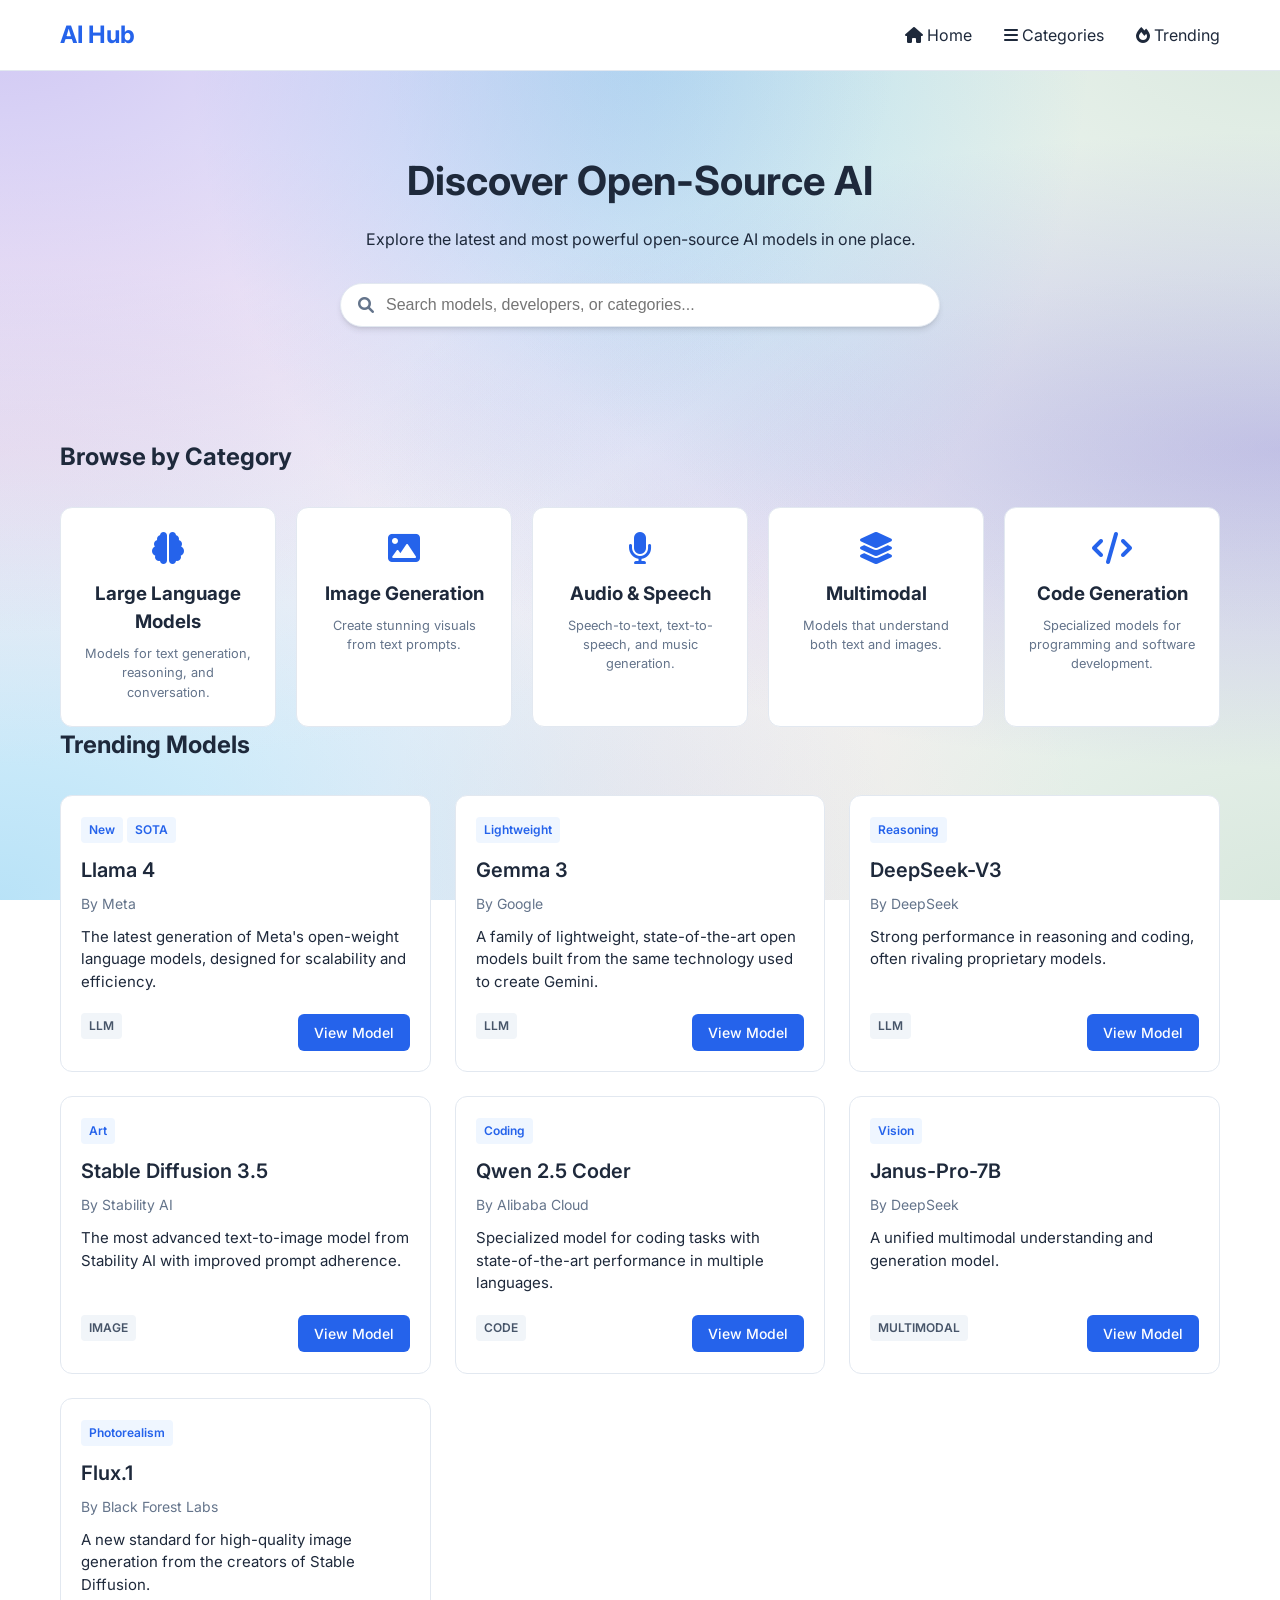
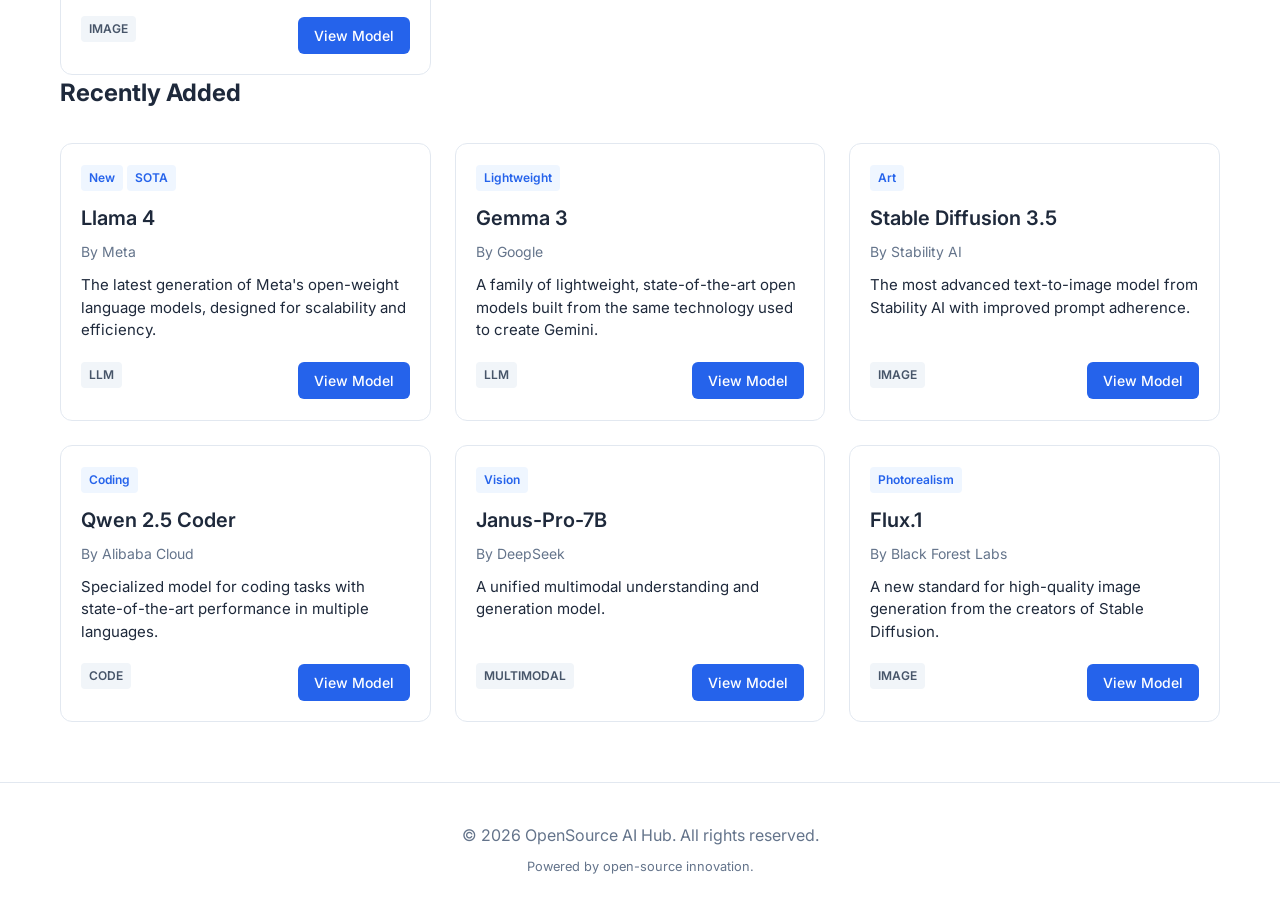
==== index.html @ ebdfd1be "updated website with back button and icon in navbar" ====
<!DOCTYPE html>
<html lang="en">

<head>
    <meta charset="UTF-8">
    <meta name="viewport" content="width=device-width, initial-scale=1.0">
    <title>OpenSource AI Hub - Discover the Best AI Models</title>
    <link rel="stylesheet" href="assets/css/style.css">
    <link rel="stylesheet" href="https://cdnjs.cloudflare.com/ajax/libs/font-awesome/6.0.0/css/all.min.css">
    <link href="https://fonts.googleapis.com/css2?family=Inter:wght@400;500;600;700&display=swap" rel="stylesheet">
</head>

<body>
    <header>
        <div class="container">
            <nav>
                <a href="index.html" class="logo">AI Hub</a>
                <div class="nav-links">
                    <a href="index.html"><i class="fa-solid fa-house"></i> Home</a>
                    <a href="#category-section"><i class="fa-solid fa-bars"></i> Categories</a>
                    <a href="#trending-section"><i class="fa-solid fa-fire"></i> Trending</a>
                </div>
            </nav>
        </div>
    </header>

    <main>
        <section class="hero">
            <div class="container">
                <h1>Discover Open-Source AI</h1>
                <p>Explore the latest and most powerful open-source AI models in one place.</p>
                <div class="search-container">
                    <i class="fas fa-search"></i>
                    <input type="text" id="model-search" placeholder="Search models, developers, or categories...">
                </div>
            </div>
        </section>

        <section id="category-section" class="container">
            <div class="section-header">
                <h2>Browse by Category</h2>
            </div>
            <div id="category-grid" class="category-grid">
                <!-- Categories will be injected here -->
            </div>
        </section>

        <section id="trending-section" class="container">
            <div class="section-header">
                <h2>Trending Models</h2>
            </div>
            <div id="trending-grid" class="model-grid">
                <!-- Trending models will be injected here -->
            </div>
        </section>

        <section id="recent-section" class="container">
            <div class="section-header">
                <h2>Recently Added</h2>
            </div>
            <div id="recent-grid" class="model-grid">
                <!-- Recent models will be injected here -->
            </div>
        </section>
    </main>

    <footer>
        <div class="container">
            <p>&copy; 2026 OpenSource AI Hub. All rights reserved.</p>
            <p style="margin-top: 10px; font-size: 0.8rem;">Powered by open-source innovation.</p>
        </div>
    </footer>

    <script src="assets/js/models_data.js"></script>
    <script src="assets/js/main.js"></script>
</body>

</html>
---- assets/css/style.css ----
:root {
    --primary-color: #2563eb;
    --secondary-color: #64748b;
    --bg-color: #ffffff;
    --mesh-color-1: rgba(79, 184, 236, 0.4); /* light blue */
    --mesh-color-2: rgba(134, 113, 225, 0.4); /* light purple */
    --mesh-color-3: rgba(129, 179, 146, 0.3); /* light green */
    --mesh-color-4: rgba(254, 215, 226, 0.4); /* light pink */
    --card-bg: #ffffff;
    --text-main: #1e293b;
    --text-muted: #64748b;
    --border-color: #e2e8f0;
    --shadow: 0 4px 6px -1px rgb(0 0 0 / 0.1), 0 2px 4px -2px rgb(0 0 0 / 0.1);
    --font-sans: 'Inter', system-ui, -apple-system, sans-serif;
}

* {
    margin: 0;
    padding: 0;
    box-sizing: border-box;
}

/* ── Page Transition ─────────────────────────────────── */
@keyframes pageEnter {
    from {
        opacity: 0;
        transform: translateY(18px);
    }
    to {
        opacity: 1;
        transform: translateY(0);
    }
}

@keyframes pageExit {
    from {
        opacity: 1;
        transform: translateY(0);
    }
    to {
        opacity: 0;
        transform: translateY(-14px);
    }
}

body {
    animation: pageEnter 0.38s cubic-bezier(0.22, 1, 0.36, 1) both;
}

body.page-exit {
    animation: pageExit 0.22s ease-in forwards;
    pointer-events: none;
}

body {
    font-family: var(--font-sans);
    background-color: var(--bg-color);
    background-image: 
        radial-gradient(at 0% 0%, var(--mesh-color-2) 0, transparent 50%), 
        radial-gradient(at 50% 0%, var(--mesh-color-1) 0, transparent 50%), 
        radial-gradient(at 100% 0%, var(--mesh-color-3) 0, transparent 50%), 
        radial-gradient(at 0% 50%, var(--mesh-color-4) 0, transparent 50%), 
        radial-gradient(at 100% 50%, var(--mesh-color-2) 0, transparent 50%), 
        radial-gradient(at 0% 100%, var(--mesh-color-1) 0, transparent 50%), 
        radial-gradient(at 50% 100%, var(--mesh-color-4) 0, transparent 50%), 
        radial-gradient(at 100% 100%, var(--mesh-color-3) 0, transparent 50%);
    background-attachment: fixed;
    color: var(--text-main);
    line-height: 1.5;
    min-height: 100vh;
}

a {
    text-decoration: none;
    color: inherit;
}

.container {
    max-width: 1200px;
    margin: 0 auto;
    padding: 0 20px;
}

/* Navbar */
header {
    background: var(--card-bg);
    border-bottom: 1px solid var(--border-color);
    position: sticky;
    top: 0;
    z-index: 100;
}

nav {
    display: flex;
    justify-content: space-between;
    align-items: center;
    height: 70px;
}

.logo {
    font-size: 1.5rem;
    font-weight: 700;
    color: var(--primary-color);
}

.nav-links {
    display: flex;
    gap: 2rem;
}

.nav-links a:hover {
    color: var(--primary-color);
}

/* Hero & Search */
.hero {
    padding: 80px 0;
    text-align: center;
    background: transparent;
}

.hero h1 {
    font-size: 2.5rem;
    margin-bottom: 1rem;
}

.search-container {
    max-width: 600px;
    margin: 2rem auto;
    position: relative;
}

.search-container input {
    width: 100%;
    padding: 12px 20px;
    padding-left: 45px;
    border: 1px solid var(--border-color);
    border-radius: 50px;
    font-size: 1rem;
    box-shadow: var(--shadow);
    outline: none;
}

.search-container i {
    position: absolute;
    left: 18px;
    top: 50%;
    transform: translateY(-50%);
    color: var(--text-muted);
}

/* Sections */
section {
    padding: 40px 0;
}

.section-header {
    display: flex;
    justify-content: space-between;
    align-items: center;
    margin-bottom: 2rem;
}

.section-header h2 {
    font-size: 1.5rem;
}

/* Categories */
.category-grid {
    display: grid;
    grid-template-columns: repeat(auto-fill, minmax(200px, 1fr));
    gap: 20px;
}

.category-card {
    background: var(--card-bg);
    padding: 24px;
    border-radius: 12px;
    text-align: center;
    border: 1px solid var(--border-color);
    transition: transform 0.3s cubic-bezier(0.22, 1, 0.36, 1),
                box-shadow 0.3s ease,
                border-color 0.3s ease;
}

.category-card:hover {
    transform: translateY(-7px) scale(1.02);
    box-shadow: 0 12px 28px -6px rgb(37 99 235 / 0.18);
    border-color: var(--primary-color);
}

.category-card i {
    font-size: 2rem;
    color: var(--primary-color);
    margin-bottom: 1rem;
}

/* Model Cards */
.model-grid {
    display: grid;
    grid-template-columns: repeat(auto-fill, minmax(300px, 1fr));
    gap: 24px;
}

.model-card {
    background: var(--card-bg);
    border: 1px solid var(--border-color);
    border-radius: 12px;
    padding: 20px;
    display: flex;
    flex-direction: column;
    transition: box-shadow 0.3s ease,
                transform 0.3s cubic-bezier(0.22, 1, 0.36, 1),
                border-color 0.3s ease;
}

.model-card:hover {
    box-shadow: 0 10px 24px -4px rgb(0 0 0 / 0.12);
    transform: translateY(-4px);
    border-color: var(--primary-color);
}

.model-badge {
    display: inline-block;
    padding: 4px 8px;
    background: #eff6ff;
    color: var(--primary-color);
    border-radius: 4px;
    font-size: 0.75rem;
    font-weight: 600;
    margin-bottom: 12px;
}

.model-title {
    font-size: 1.25rem;
    font-weight: 600;
    margin-bottom: 8px;
}

.model-dev {
    color: var(--text-muted);
    font-size: 0.875rem;
    margin-bottom: 12px;
}

.model-desc {
    color: var(--text-main);
    font-size: 0.9375rem;
    margin-bottom: 20px;
    flex-grow: 1;
}

.model-footer {
    display: flex;
    justify-content: space-between;
    align-items: center;
}

.btn-view {
    padding: 8px 16px;
    background: var(--primary-color);
    color: white;
    border-radius: 6px;
    font-size: 0.875rem;
    font-weight: 500;
    transition: background 0.2s ease, transform 0.2s ease, box-shadow 0.2s ease;
    display: inline-block;
}

.btn-view:hover {
    background: #1d4ed8;
    transform: translateY(-1px);
    box-shadow: 0 4px 12px rgb(37 99 235 / 0.35);
}

/* Footer */
footer {
    background: var(--card-bg);
    border-top: 1px solid var(--border-color);
    padding: 40px 0;
    margin-top: 60px;
    text-align: center;
    color: var(--text-muted);
}

/* Responsive */
@media (max-width: 768px) {
    .nav-links {
        display: none;
    }
    .hero h1 {
        font-size: 2rem;
    }
}
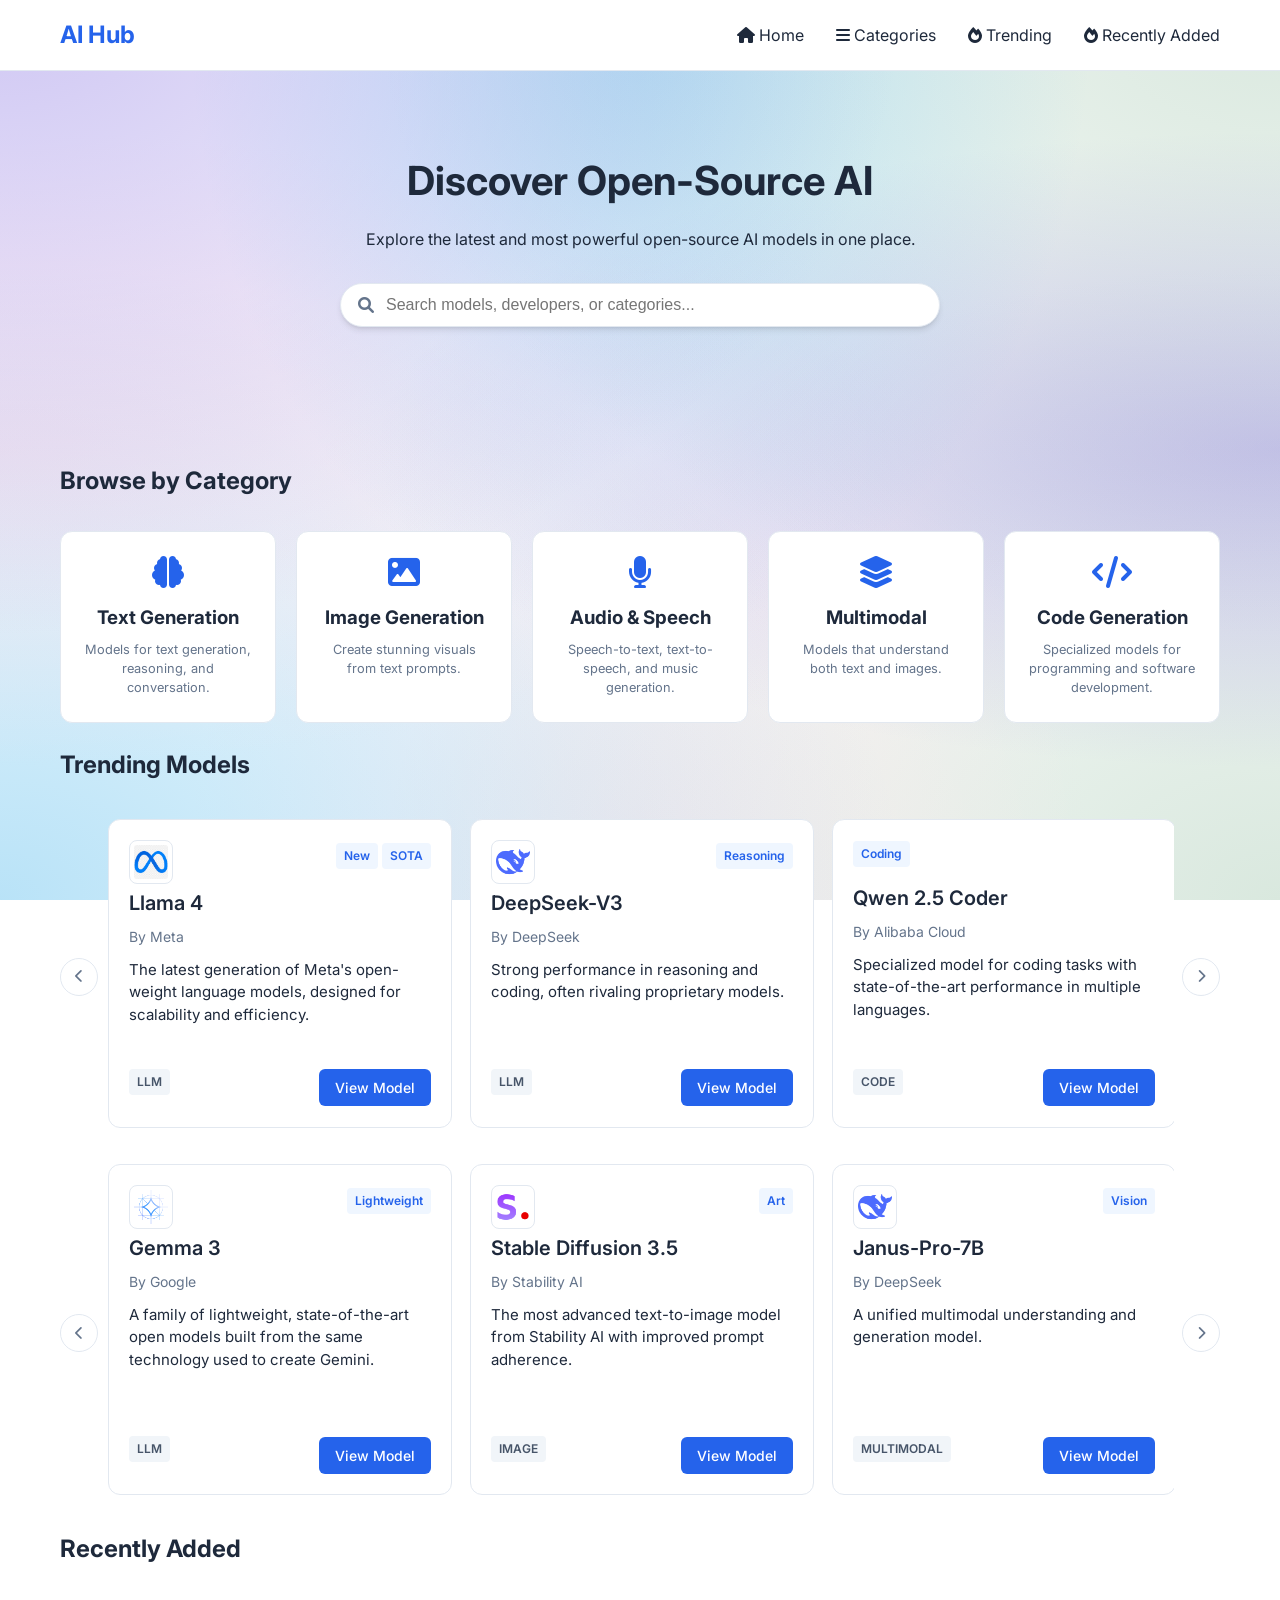
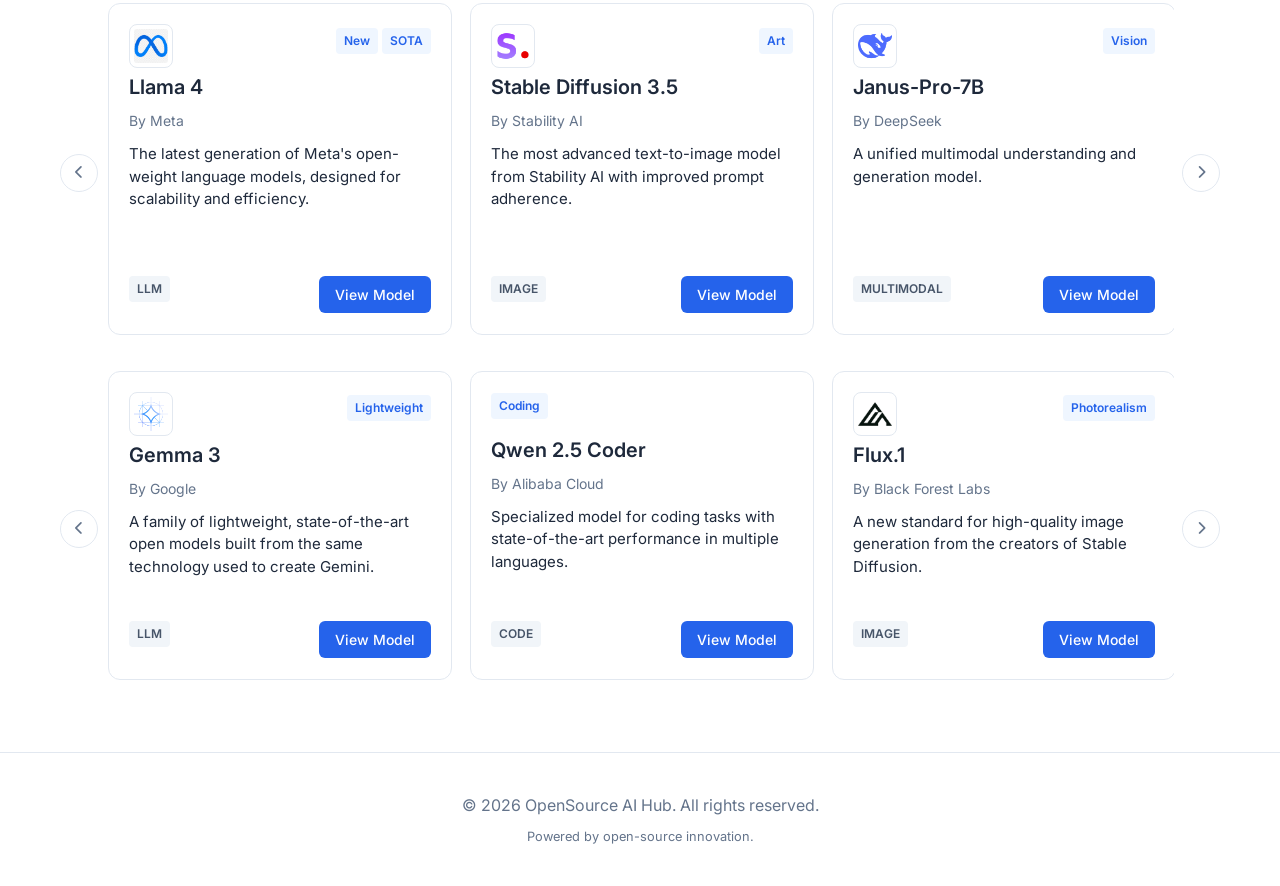
==== commit 562383ac: "update UI and added logos" ====
--- a/index.html
+++ b/index.html
@@ -16,16 +16,17 @@
             <nav>
                 <a href="index.html" class="logo">AI Hub</a>
                 <div class="nav-links">
-                    <a href="index.html"><i class="fa-solid fa-house"></i> Home</a>
+                    <a href="#hero-section"><i class="fa-solid fa-house"></i> Home</a>
                     <a href="#category-section"><i class="fa-solid fa-bars"></i> Categories</a>
                     <a href="#trending-section"><i class="fa-solid fa-fire"></i> Trending</a>
+                    <a href="#recently-added-section"><i class="fa-solid fa-fire"></i> Recently Added</a>
                 </div>
             </nav>
         </div>
     </header>
 
     <main>
-        <section class="hero">
+        <section id="hero-section" class="hero">
             <div class="container">
                 <h1>Discover Open-Source AI</h1>
                 <p>Explore the latest and most powerful open-source AI models in one place.</p>
@@ -35,6 +36,7 @@
                 </div>
             </div>
         </section>
+        <br>
 
         <section id="category-section" class="container">
             <div class="section-header">
@@ -44,22 +46,66 @@
                 <!-- Categories will be injected here -->
             </div>
         </section>
+        <br>
 
         <section id="trending-section" class="container">
             <div class="section-header">
                 <h2>Trending Models</h2>
             </div>
-            <div id="trending-grid" class="model-grid">
-                <!-- Trending models will be injected here -->
+            <!-- Row 1 -->
+            <div class="carousel-row">
+                <button class="carousel-arrow carousel-arrow--left" data-target="trending-row-1" aria-label="Scroll left">
+                    <i class="fa-solid fa-chevron-left"></i>
+                </button>
+                <div class="scroll-wrapper" id="trending-row-1">
+                    <div class="model-row" id="trending-grid-1"></div>
+                </div>
+                <button class="carousel-arrow carousel-arrow--right" data-target="trending-row-1" aria-label="Scroll right">
+                    <i class="fa-solid fa-chevron-right"></i>
+                </button>
+            </div>
+            <!-- Row 2 -->
+            <div class="carousel-row" style="margin-top: 20px;">
+                <button class="carousel-arrow carousel-arrow--left" data-target="trending-row-2" aria-label="Scroll left">
+                    <i class="fa-solid fa-chevron-left"></i>
+                </button>
+                <div class="scroll-wrapper" id="trending-row-2">
+                    <div class="model-row" id="trending-grid-2"></div>
+                </div>
+                <button class="carousel-arrow carousel-arrow--right" data-target="trending-row-2" aria-label="Scroll right">
+                    <i class="fa-solid fa-chevron-right"></i>
+                </button>
             </div>
         </section>
+        <br>
 
-        <section id="recent-section" class="container">
+        <section id="recently-added-section" class="container">
             <div class="section-header">
                 <h2>Recently Added</h2>
             </div>
-            <div id="recent-grid" class="model-grid">
-                <!-- Recent models will be injected here -->
+            <!-- Row 1 -->
+            <div class="carousel-row">
+                <button class="carousel-arrow carousel-arrow--left" data-target="recent-row-1" aria-label="Scroll left">
+                    <i class="fa-solid fa-chevron-left"></i>
+                </button>
+                <div class="scroll-wrapper" id="recent-row-1">
+                    <div class="model-row" id="recent-grid-1"></div>
+                </div>
+                <button class="carousel-arrow carousel-arrow--right" data-target="recent-row-1" aria-label="Scroll right">
+                    <i class="fa-solid fa-chevron-right"></i>
+                </button>
+            </div>
+            <!-- Row 2 -->
+            <div class="carousel-row" style="margin-top: 20px;">
+                <button class="carousel-arrow carousel-arrow--left" data-target="recent-row-2" aria-label="Scroll left">
+                    <i class="fa-solid fa-chevron-left"></i>
+                </button>
+                <div class="scroll-wrapper" id="recent-row-2">
+                    <div class="model-row" id="recent-grid-2"></div>
+                </div>
+                <button class="carousel-arrow carousel-arrow--right" data-target="recent-row-2" aria-label="Scroll right">
+                    <i class="fa-solid fa-chevron-right"></i>
+                </button>
             </div>
         </section>
     </main>
--- a/assets/css/style.css
+++ b/assets/css/style.css
@@ -2,10 +2,14 @@
     --primary-color: #2563eb;
     --secondary-color: #64748b;
     --bg-color: #ffffff;
-    --mesh-color-1: rgba(79, 184, 236, 0.4); /* light blue */
-    --mesh-color-2: rgba(134, 113, 225, 0.4); /* light purple */
-    --mesh-color-3: rgba(129, 179, 146, 0.3); /* light green */
-    --mesh-color-4: rgba(254, 215, 226, 0.4); /* light pink */
+    --mesh-color-1: rgba(79, 184, 236, 0.4);
+    /* light blue */
+    --mesh-color-2: rgba(134, 113, 225, 0.4);
+    /* light purple */
+    --mesh-color-3: rgba(129, 179, 146, 0.3);
+    /* light green */
+    --mesh-color-4: rgba(254, 215, 226, 0.4);
+    /* light pink */
     --card-bg: #ffffff;
     --text-main: #1e293b;
     --text-muted: #64748b;
@@ -20,12 +24,17 @@
     box-sizing: border-box;
 }
 
+html {
+    scroll-behavior: smooth;
+}
+
 /* ── Page Transition ─────────────────────────────────── */
 @keyframes pageEnter {
     from {
         opacity: 0;
         transform: translateY(18px);
     }
+
     to {
         opacity: 1;
         transform: translateY(0);
@@ -37,6 +46,7 @@
         opacity: 1;
         transform: translateY(0);
     }
+
     to {
         opacity: 0;
         transform: translateY(-14px);
@@ -55,14 +65,14 @@
 body {
     font-family: var(--font-sans);
     background-color: var(--bg-color);
-    background-image: 
-        radial-gradient(at 0% 0%, var(--mesh-color-2) 0, transparent 50%), 
-        radial-gradient(at 50% 0%, var(--mesh-color-1) 0, transparent 50%), 
-        radial-gradient(at 100% 0%, var(--mesh-color-3) 0, transparent 50%), 
-        radial-gradient(at 0% 50%, var(--mesh-color-4) 0, transparent 50%), 
-        radial-gradient(at 100% 50%, var(--mesh-color-2) 0, transparent 50%), 
-        radial-gradient(at 0% 100%, var(--mesh-color-1) 0, transparent 50%), 
-        radial-gradient(at 50% 100%, var(--mesh-color-4) 0, transparent 50%), 
+    background-image:
+        radial-gradient(at 0% 0%, var(--mesh-color-2) 0, transparent 50%),
+        radial-gradient(at 50% 0%, var(--mesh-color-1) 0, transparent 50%),
+        radial-gradient(at 100% 0%, var(--mesh-color-3) 0, transparent 50%),
+        radial-gradient(at 0% 50%, var(--mesh-color-4) 0, transparent 50%),
+        radial-gradient(at 100% 50%, var(--mesh-color-2) 0, transparent 50%),
+        radial-gradient(at 0% 100%, var(--mesh-color-1) 0, transparent 50%),
+        radial-gradient(at 50% 100%, var(--mesh-color-4) 0, transparent 50%),
         radial-gradient(at 100% 100%, var(--mesh-color-3) 0, transparent 50%);
     background-attachment: fixed;
     color: var(--text-main);
@@ -88,6 +98,7 @@
     position: sticky;
     top: 0;
     z-index: 100;
+
 }
 
 nav {
@@ -152,6 +163,7 @@
 /* Sections */
 section {
     padding: 40px 0;
+    scroll-margin-top: 86px; /* sticky header (70px) + breathing room (16px) */
 }
 
 .section-header {
@@ -179,8 +191,8 @@
     text-align: center;
     border: 1px solid var(--border-color);
     transition: transform 0.3s cubic-bezier(0.22, 1, 0.36, 1),
-                box-shadow 0.3s ease,
-                border-color 0.3s ease;
+        box-shadow 0.3s ease,
+        border-color 0.3s ease;
 }
 
 .category-card:hover {
@@ -202,6 +214,82 @@
     gap: 24px;
 }
 
+/* ── Carousel (2 independent rows + arrows) ──────────── */
+.carousel-row {
+    display: flex;
+    align-items: center;
+    gap: 8px;
+}
+
+/* Arrow buttons */
+.carousel-arrow {
+    flex-shrink: 0;
+    width: 38px;
+    height: 38px;
+    display: flex;
+    align-items: center;
+    justify-content: center;
+    background: var(--card-bg);
+    border: 1px solid var(--border-color);
+    border-radius: 50%;
+    color: var(--text-muted);
+    font-size: 0.85rem;
+    cursor: pointer;
+    transition: background 0.2s ease, color 0.2s ease,
+                border-color 0.2s ease, transform 0.15s ease,
+                box-shadow 0.2s ease;
+    z-index: 1;
+}
+
+.carousel-arrow:hover {
+    background: var(--primary-color);
+    color: #fff;
+    border-color: var(--primary-color);
+    transform: scale(1.1);
+    box-shadow: 0 4px 14px rgb(37 99 235 / 0.35);
+}
+
+.carousel-arrow:active {
+    transform: scale(0.95);
+}
+
+/* Scroll strip */
+.scroll-wrapper {
+    flex: 1;
+    overflow-x: auto;
+    overflow-y: hidden;
+    scrollbar-width: thin;
+    scrollbar-color: var(--border-color) transparent;
+    scroll-behavior: smooth;
+    padding-bottom: 8px;
+}
+
+.scroll-wrapper::-webkit-scrollbar { height: 5px; }
+.scroll-wrapper::-webkit-scrollbar-track { background: transparent; }
+.scroll-wrapper::-webkit-scrollbar-thumb {
+    background: var(--border-color);
+    border-radius: 99px;
+}
+.scroll-wrapper::-webkit-scrollbar-thumb:hover {
+    background: var(--primary-color);
+}
+
+/* Model strip inside each row */
+.model-row {
+    display: flex;
+    gap: 18px;
+    padding: 4px 2px 4px 2px;
+    scroll-snap-type: x mandatory;
+    width: max-content;
+}
+
+.model-row .model-card {
+    /* width set dynamically by JS to fit exactly 3 per visible row */
+    flex-shrink: 0;
+    scroll-snap-align: start;
+}
+
+
 .model-card {
     background: var(--card-bg);
     border: 1px solid var(--border-color);
@@ -210,14 +298,33 @@
     display: flex;
     flex-direction: column;
     transition: box-shadow 0.3s ease,
-                transform 0.3s cubic-bezier(0.22, 1, 0.36, 1),
-                border-color 0.3s ease;
+        transform 0.3s cubic-bezier(0.22, 1, 0.36, 1),
+        border-color 0.3s ease;
 }
 
 .model-card:hover {
     box-shadow: 0 10px 24px -4px rgb(0 0 0 / 0.12);
     transform: translateY(-4px);
     border-color: var(--primary-color);
+}
+
+/* Model icon */
+.model-card-header {
+    display: flex;
+    align-items: center;
+    justify-content: space-between;
+    margin-bottom: 4px;
+}
+
+.model-icon {
+    width: 44px;
+    height: 44px;
+    object-fit: contain;
+    border-radius: 8px;
+    border: 1px solid var(--border-color);
+    padding: 4px;
+    background: #fff;
+    flex-shrink: 0;
 }
 
 .model-badge {
@@ -288,7 +395,8 @@
     .nav-links {
         display: none;
     }
+
     .hero h1 {
         font-size: 2rem;
     }
-}
+}
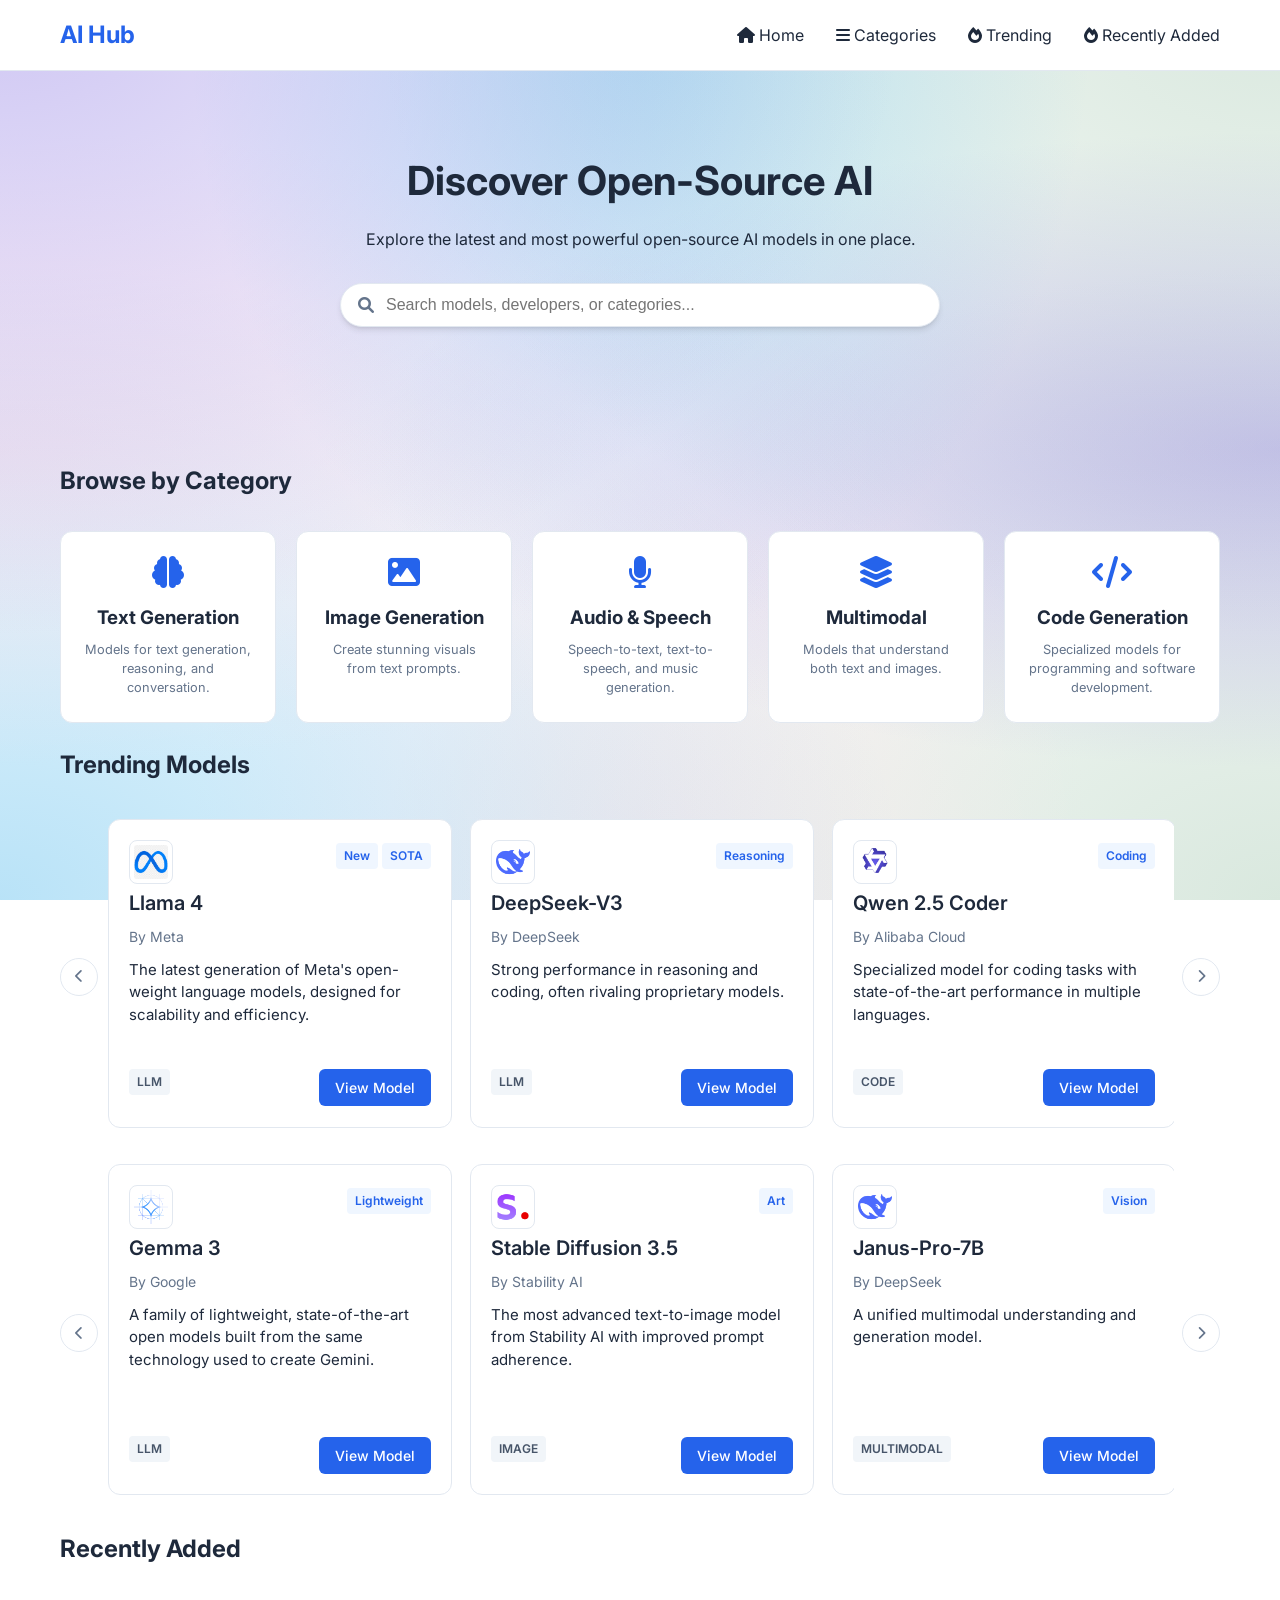
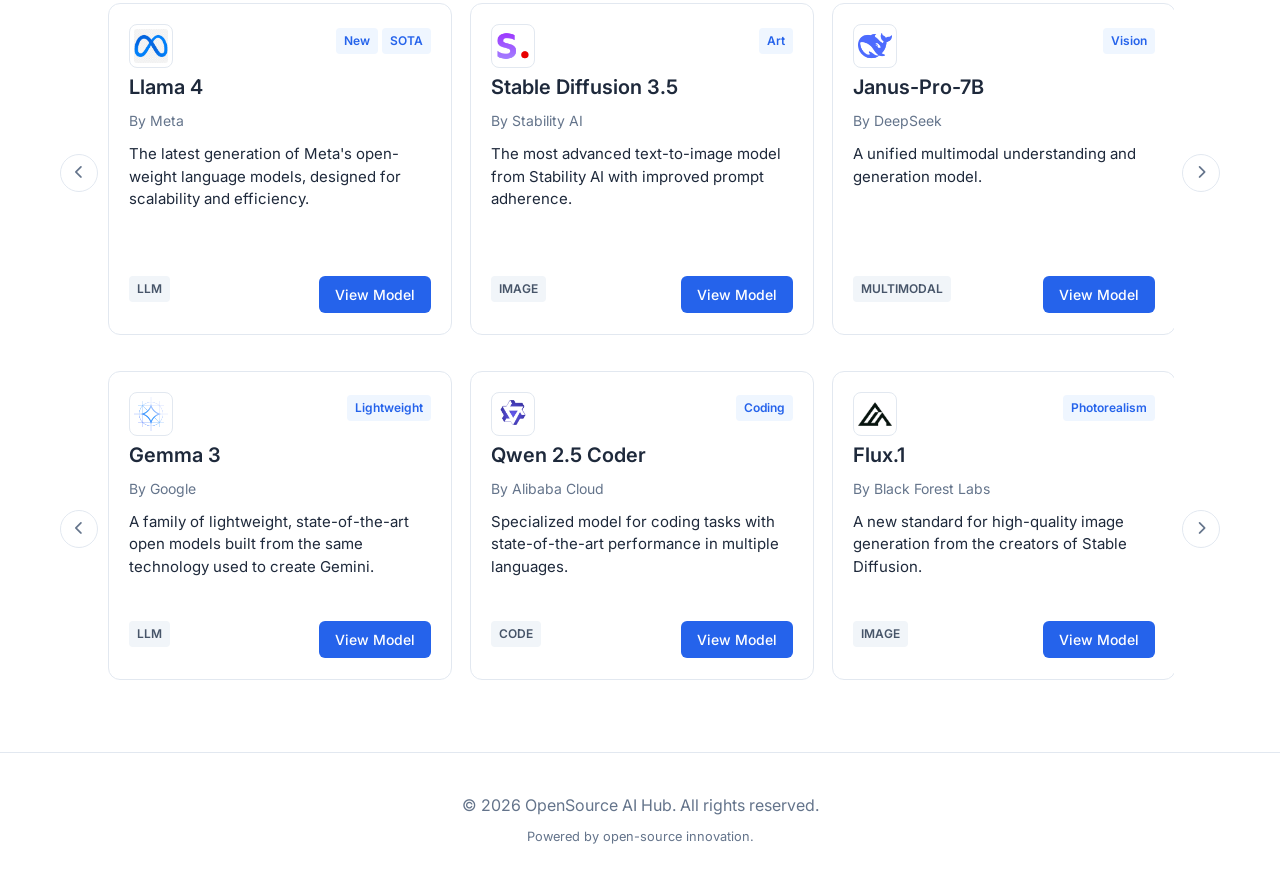
==== commit 7cf4b213: "updated UI issues" ====
--- a/index.html
+++ b/index.html
@@ -38,6 +38,13 @@
         </section>
         <br>
 
+        <section id="search-results-section" class="container" style="display:none;">
+            <div class="section-header">
+                <h2 id="search-results-label">Search Results</h2>
+            </div>
+            <div id="search-results-grid" class="model-grid"></div>
+        </section>
+
         <section id="category-section" class="container">
             <div class="section-header">
                 <h2>Browse by Category</h2>
@@ -54,25 +61,29 @@
             </div>
             <!-- Row 1 -->
             <div class="carousel-row">
-                <button class="carousel-arrow carousel-arrow--left" data-target="trending-row-1" aria-label="Scroll left">
+                <button class="carousel-arrow carousel-arrow--left" data-target="trending-row-1"
+                    aria-label="Scroll left">
                     <i class="fa-solid fa-chevron-left"></i>
                 </button>
                 <div class="scroll-wrapper" id="trending-row-1">
                     <div class="model-row" id="trending-grid-1"></div>
                 </div>
-                <button class="carousel-arrow carousel-arrow--right" data-target="trending-row-1" aria-label="Scroll right">
+                <button class="carousel-arrow carousel-arrow--right" data-target="trending-row-1"
+                    aria-label="Scroll right">
                     <i class="fa-solid fa-chevron-right"></i>
                 </button>
             </div>
             <!-- Row 2 -->
             <div class="carousel-row" style="margin-top: 20px;">
-                <button class="carousel-arrow carousel-arrow--left" data-target="trending-row-2" aria-label="Scroll left">
+                <button class="carousel-arrow carousel-arrow--left" data-target="trending-row-2"
+                    aria-label="Scroll left">
                     <i class="fa-solid fa-chevron-left"></i>
                 </button>
                 <div class="scroll-wrapper" id="trending-row-2">
                     <div class="model-row" id="trending-grid-2"></div>
                 </div>
-                <button class="carousel-arrow carousel-arrow--right" data-target="trending-row-2" aria-label="Scroll right">
+                <button class="carousel-arrow carousel-arrow--right" data-target="trending-row-2"
+                    aria-label="Scroll right">
                     <i class="fa-solid fa-chevron-right"></i>
                 </button>
             </div>
@@ -91,7 +102,8 @@
                 <div class="scroll-wrapper" id="recent-row-1">
                     <div class="model-row" id="recent-grid-1"></div>
                 </div>
-                <button class="carousel-arrow carousel-arrow--right" data-target="recent-row-1" aria-label="Scroll right">
+                <button class="carousel-arrow carousel-arrow--right" data-target="recent-row-1"
+                    aria-label="Scroll right">
                     <i class="fa-solid fa-chevron-right"></i>
                 </button>
             </div>
@@ -103,7 +115,8 @@
                 <div class="scroll-wrapper" id="recent-row-2">
                     <div class="model-row" id="recent-grid-2"></div>
                 </div>
-                <button class="carousel-arrow carousel-arrow--right" data-target="recent-row-2" aria-label="Scroll right">
+                <button class="carousel-arrow carousel-arrow--right" data-target="recent-row-2"
+                    aria-label="Scroll right">
                     <i class="fa-solid fa-chevron-right"></i>
                 </button>
             </div>
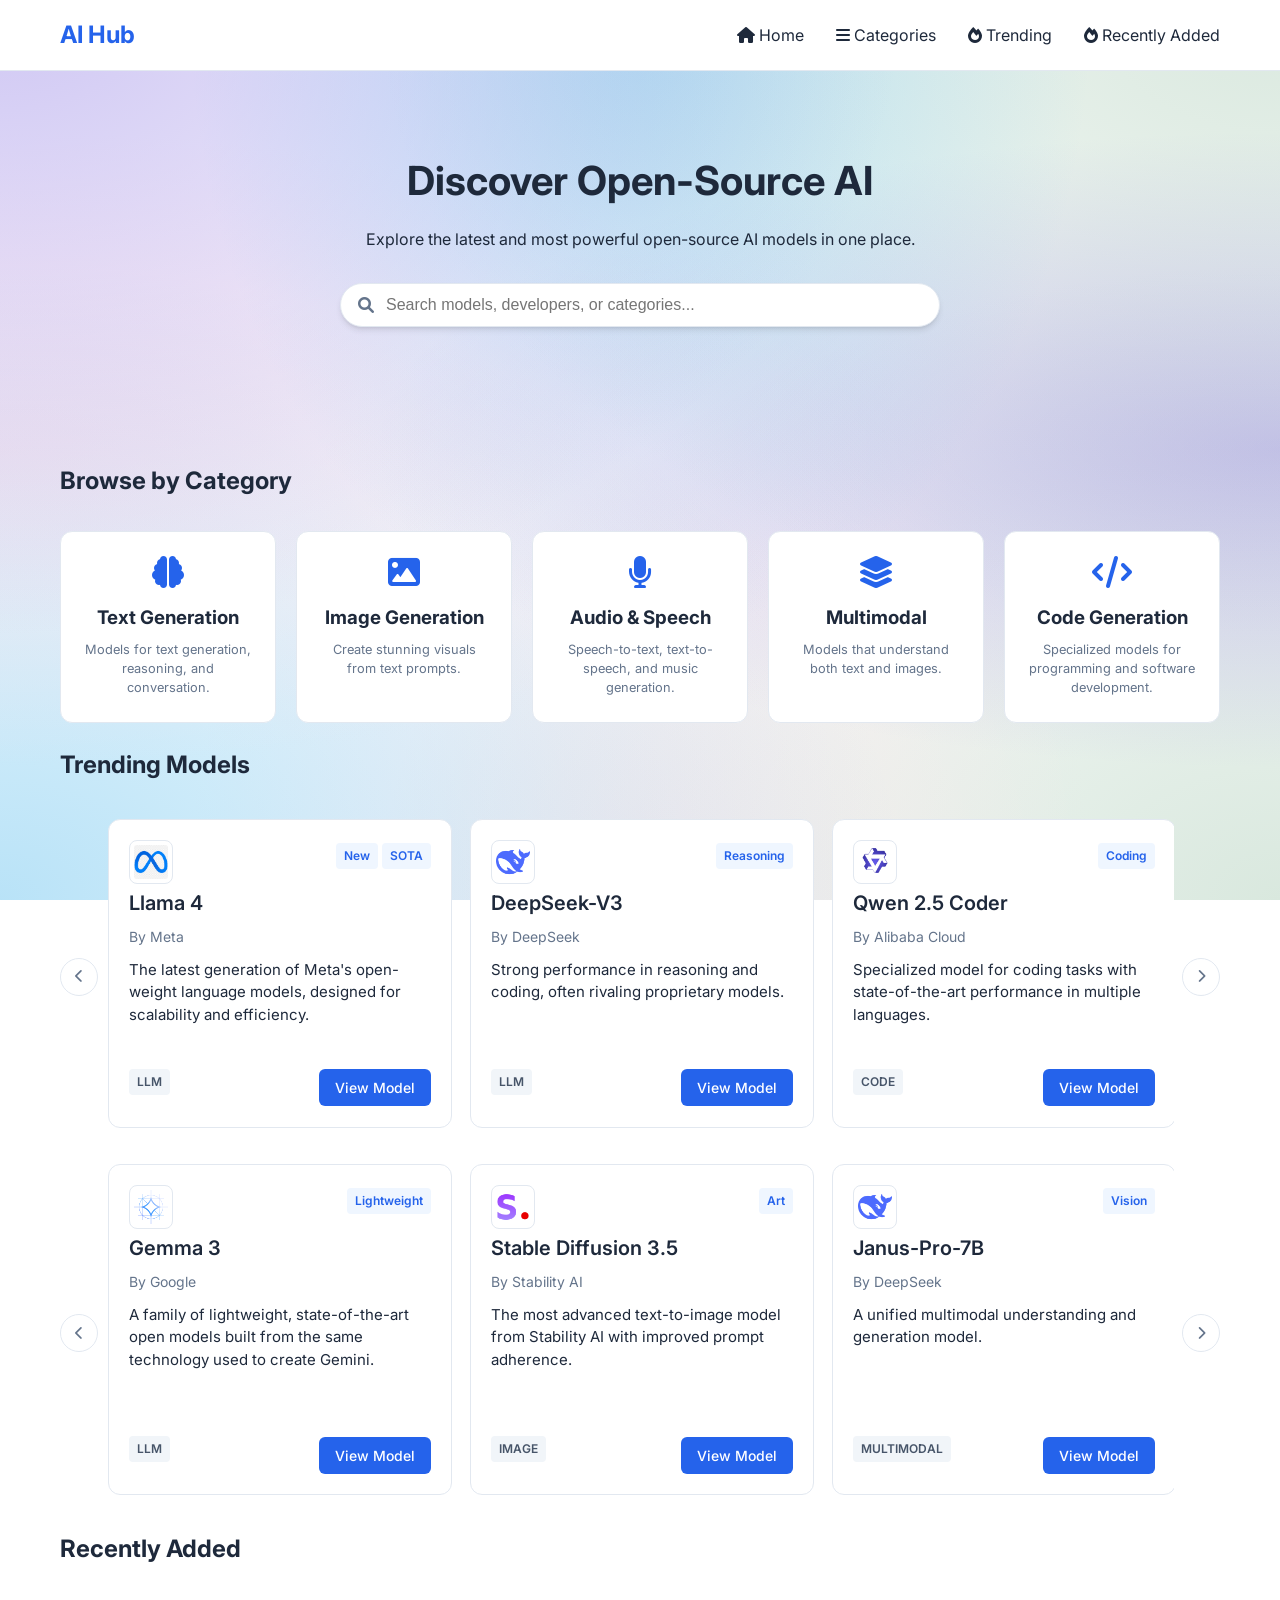
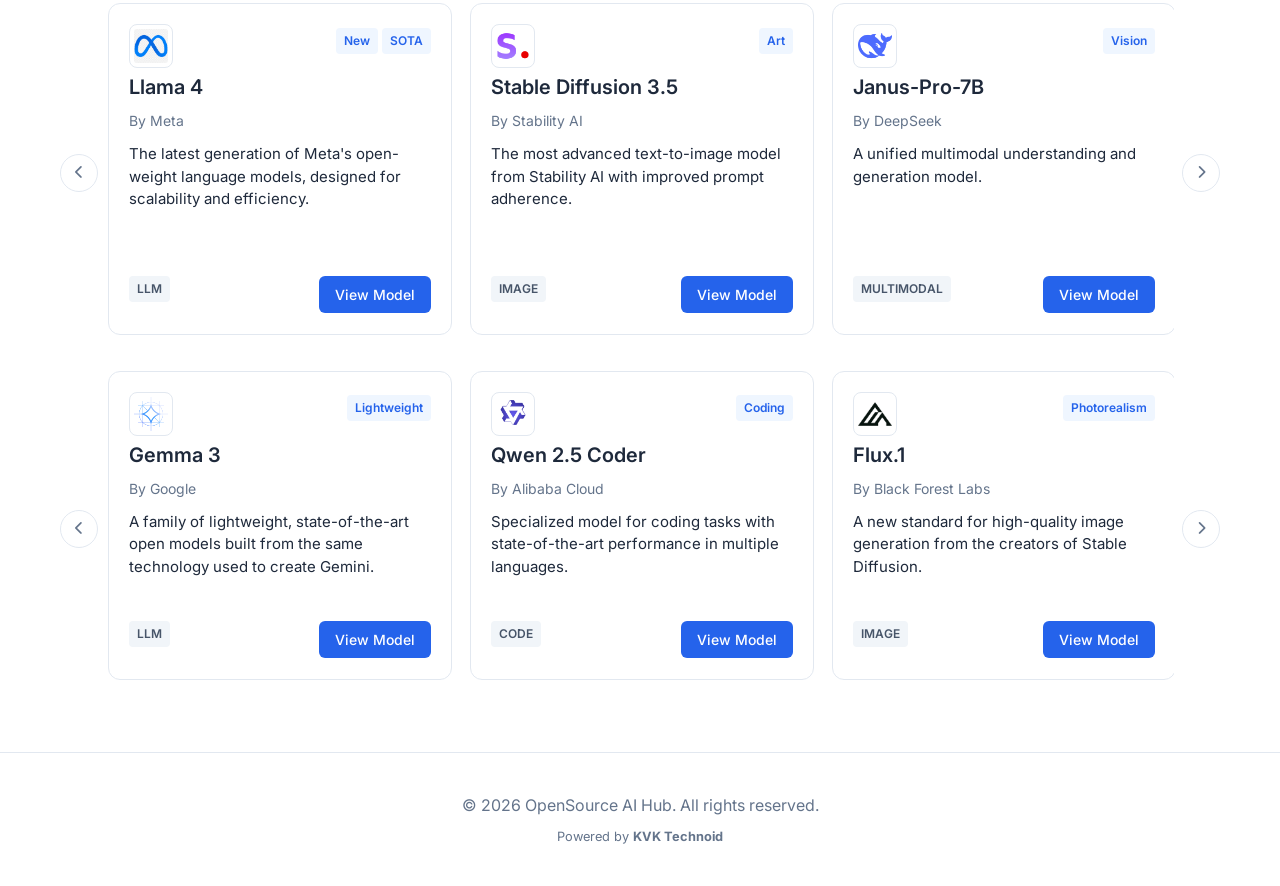
==== commit 1bca7444: "updated whishper logo" ====
--- a/index.html
+++ b/index.html
@@ -126,7 +126,7 @@
     <footer>
         <div class="container">
             <p>&copy; 2026 OpenSource AI Hub. All rights reserved.</p>
-            <p style="margin-top: 10px; font-size: 0.8rem;">Powered by open-source innovation.</p>
+            <p style="margin-top: 10px; font-size: 0.8rem;">Powered by <b>KVK Technoid</b></p>
         </div>
     </footer>
 
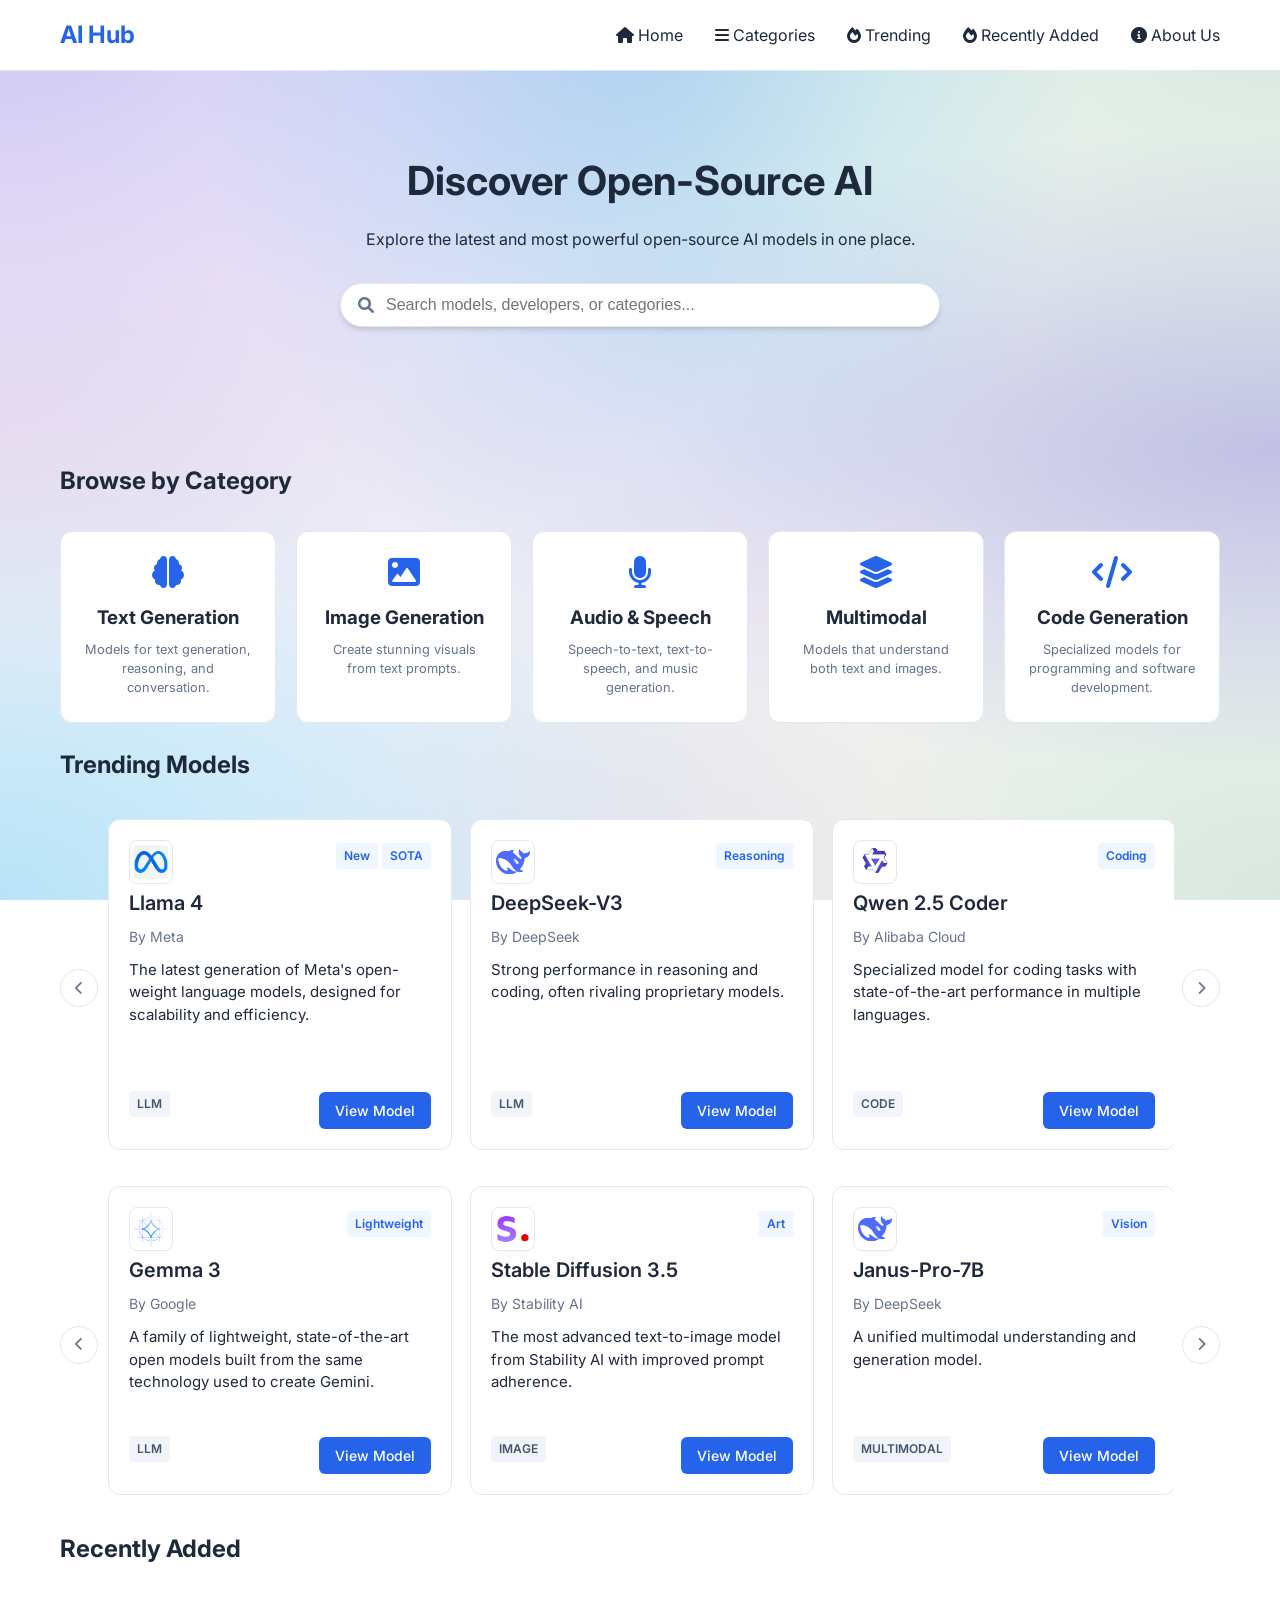
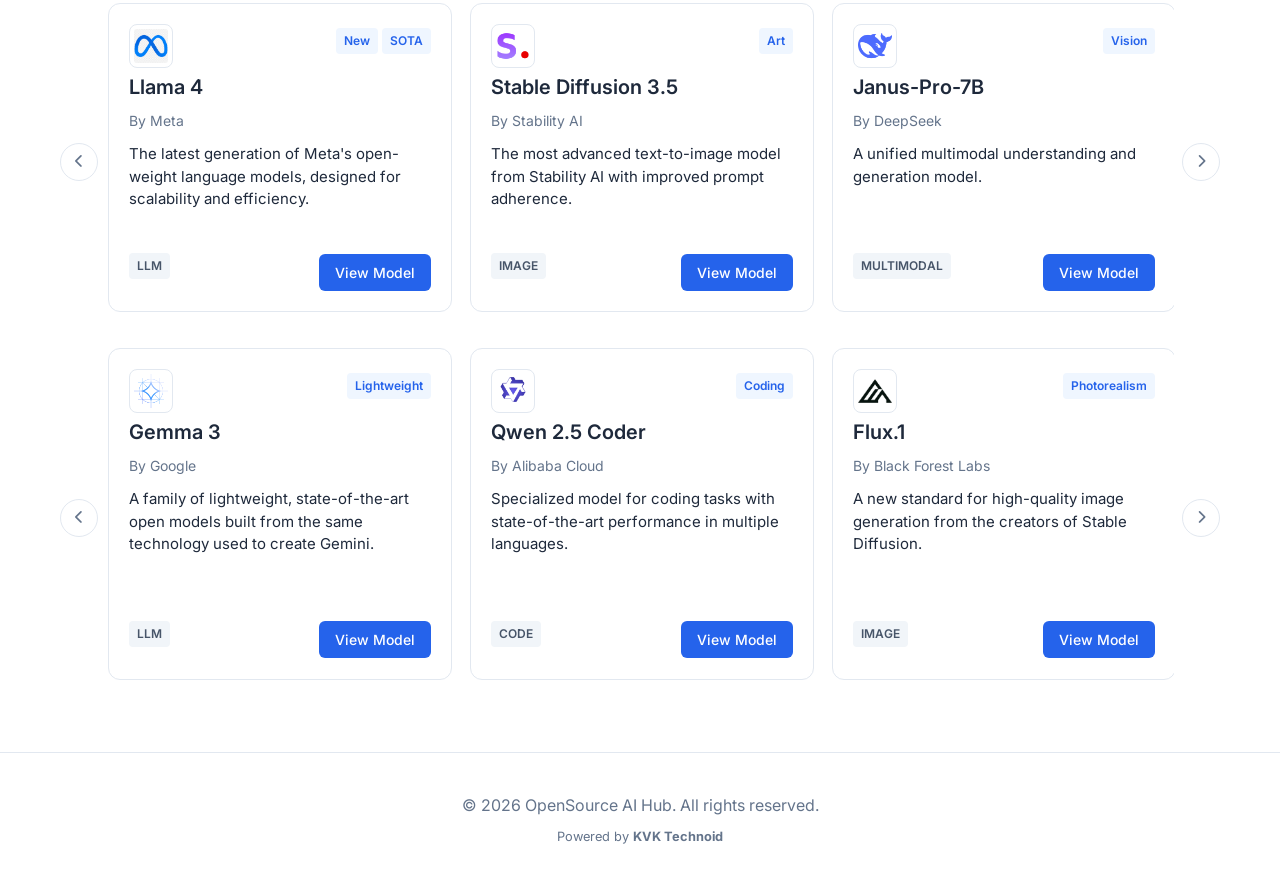
==== commit 338ebcde: "added aboutus button" ====
--- a/index.html
+++ b/index.html
@@ -20,6 +20,7 @@
                     <a href="#category-section"><i class="fa-solid fa-bars"></i> Categories</a>
                     <a href="#trending-section"><i class="fa-solid fa-fire"></i> Trending</a>
                     <a href="#recently-added-section"><i class="fa-solid fa-fire"></i> Recently Added</a>
+                    <a href="#" id="aboutus-btn"><i class="fa-solid fa-info-circle"></i> About Us</a>
                 </div>
             </nav>
         </div>
@@ -130,6 +131,25 @@
         </div>
     </footer>
 
+    <!-- About Us Modal -->
+    <div id="aboutus-modal" class="modal-overlay" style="display: none;">
+        <div class="modal-content">
+            <div class="modal-header">
+                <h2>About Us</h2>
+                <button id="aboutus-close-btn" class="btn-back"><i class="fa-solid fa-arrow-left"></i> Back</button>
+            </div>
+            <div class="modal-body">
+                <p>Welcome to OpenSource AI Hub! We are dedicated to providing the best open-source AI models in one
+                    place. Explore, discover, and build with the community.</p>
+                <p>Our platform brings together researchers, developers, and enthusiasts from all around the world to
+                    collaborate and push the boundaries of Artificial Intelligence. With OpenSource AI Hub, you can find
+                    the tools you need to build the next generation of intelligent applications.</p>
+                <p>Feel free to browse our wide range of categories, check out the trending models, or use the search
+                    functionality to find specific tools that match your project requirements.</p>
+            </div>
+        </div>
+    </div>
+
     <script src="assets/js/models_data.js"></script>
     <script src="assets/js/main.js"></script>
 </body>
--- a/assets/css/style.css
+++ b/assets/css/style.css
@@ -37,14 +37,14 @@
 
     to {
         opacity: 1;
-        transform: translateY(0);
+        transform: none;
     }
 }
 
 @keyframes pageExit {
     from {
         opacity: 1;
-        transform: translateY(0);
+        transform: none;
     }
 
     to {
@@ -163,7 +163,8 @@
 /* Sections */
 section {
     padding: 40px 0;
-    scroll-margin-top: 86px; /* sticky header (70px) + breathing room (16px) */
+    scroll-margin-top: 86px;
+    /* sticky header (70px) + breathing room (16px) */
 }
 
 .section-header {
@@ -236,8 +237,8 @@
     font-size: 0.85rem;
     cursor: pointer;
     transition: background 0.2s ease, color 0.2s ease,
-                border-color 0.2s ease, transform 0.15s ease,
-                box-shadow 0.2s ease;
+        border-color 0.2s ease, transform 0.15s ease,
+        box-shadow 0.2s ease;
     z-index: 1;
 }
 
@@ -264,12 +265,19 @@
     padding-bottom: 8px;
 }
 
-.scroll-wrapper::-webkit-scrollbar { height: 5px; }
-.scroll-wrapper::-webkit-scrollbar-track { background: transparent; }
+.scroll-wrapper::-webkit-scrollbar {
+    height: 5px;
+}
+
+.scroll-wrapper::-webkit-scrollbar-track {
+    background: transparent;
+}
+
 .scroll-wrapper::-webkit-scrollbar-thumb {
     background: var(--border-color);
     border-radius: 99px;
 }
+
 .scroll-wrapper::-webkit-scrollbar-thumb:hover {
     background: var(--primary-color);
 }
@@ -399,4 +407,95 @@
     .hero h1 {
         font-size: 2rem;
     }
+}
+
+/* ── Modal Overlay ─────────────────────────────────── */
+.modal-overlay {
+    position: fixed;
+    top: 0;
+    left: 0;
+    width: 100vw;
+    height: 100vh;
+    background: rgba(0, 0, 0, 0.6);
+    backdrop-filter: blur(5px);
+    z-index: 1000;
+    display: flex;
+    justify-content: center;
+    align-items: center;
+    opacity: 0;
+    transition: opacity 0.3s ease;
+}
+
+.modal-overlay.show {
+    opacity: 1;
+}
+
+.modal-content {
+    background: var(--card-bg);
+    padding: 0;
+    border-radius: 16px;
+    max-width: 800px;
+    width: 90%;
+    min-height: 50vh;
+    display: flex;
+    flex-direction: column;
+    text-align: left;
+    box-shadow: 0 20px 40px -10px rgba(0,0,0,0.3);
+    transform: translateY(-20px);
+    transition: transform 0.3s cubic-bezier(0.22, 1, 0.36, 1);
+    overflow: hidden;
+}
+
+.modal-overlay.show .modal-content {
+    transform: translateY(0);
+}
+
+.modal-header {
+    display: flex;
+    justify-content: space-between;
+    align-items: center;
+    padding: 24px 32px;
+    border-bottom: 1px solid var(--border-color);
+    background: var(--bg-color);
+}
+
+.modal-header h2 {
+    margin: 0;
+    color: var(--primary-color);
+    font-size: 1.8rem;
+}
+
+.modal-body {
+    padding: 32px;
+    overflow-y: auto;
+    flex-grow: 1;
+}
+
+.modal-body p {
+    margin-bottom: 20px;
+    color: var(--text-main);
+    line-height: 1.6;
+    font-size: 1.05rem;
+}
+
+/* Modal Back Button */
+.btn-back {
+    display: inline-flex;
+    align-items: center;
+    gap: 8px;
+    background: transparent;
+    border: 1px solid var(--border-color);
+    color: var(--text-muted);
+    padding: 8px 16px;
+    border-radius: 8px;
+    font-size: 0.9rem;
+    cursor: pointer;
+    transition: color 0.2s ease, border-color 0.2s ease, transform 0.2s ease, background 0.2s ease;
+}
+
+.btn-back:hover {
+    color: var(--primary-color);
+    border-color: var(--primary-color);
+    background: rgba(37, 99, 235, 0.05); /* very light primary color background */
+    transform: translateY(-2px);
 }
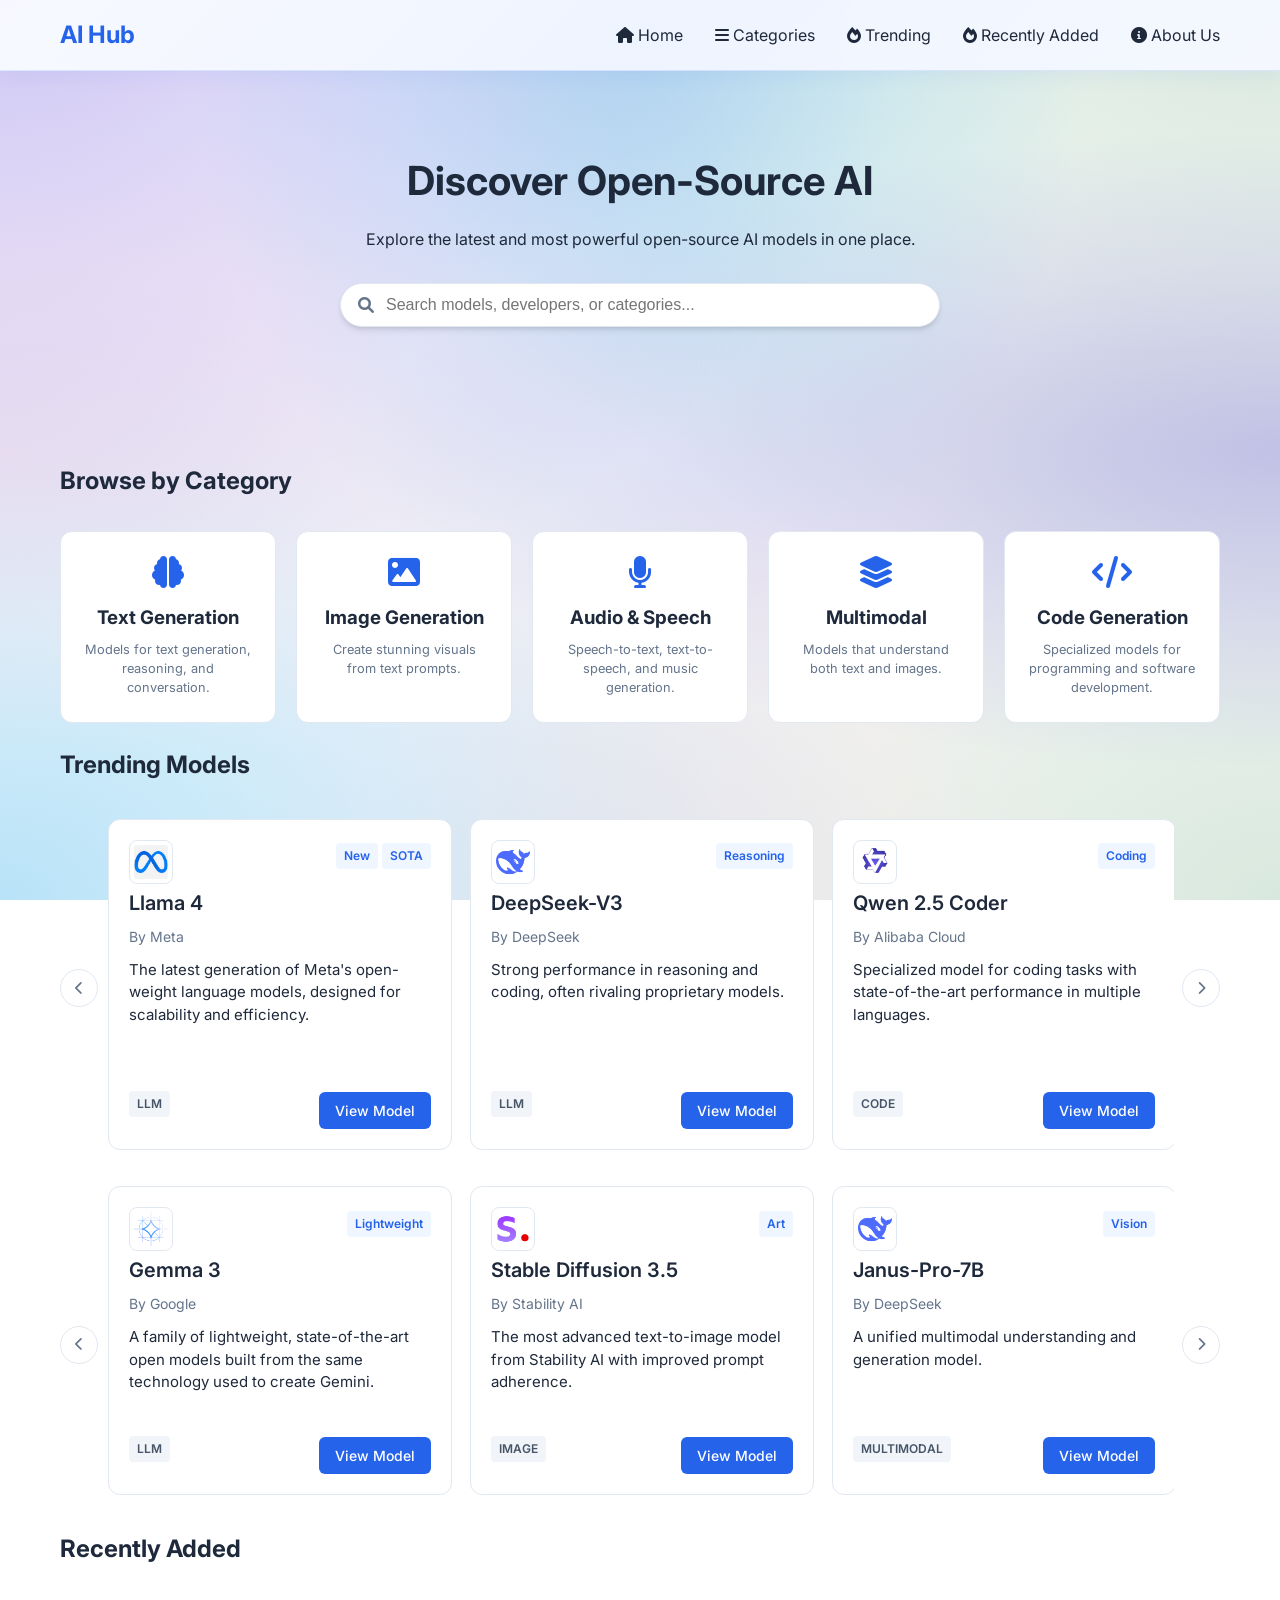
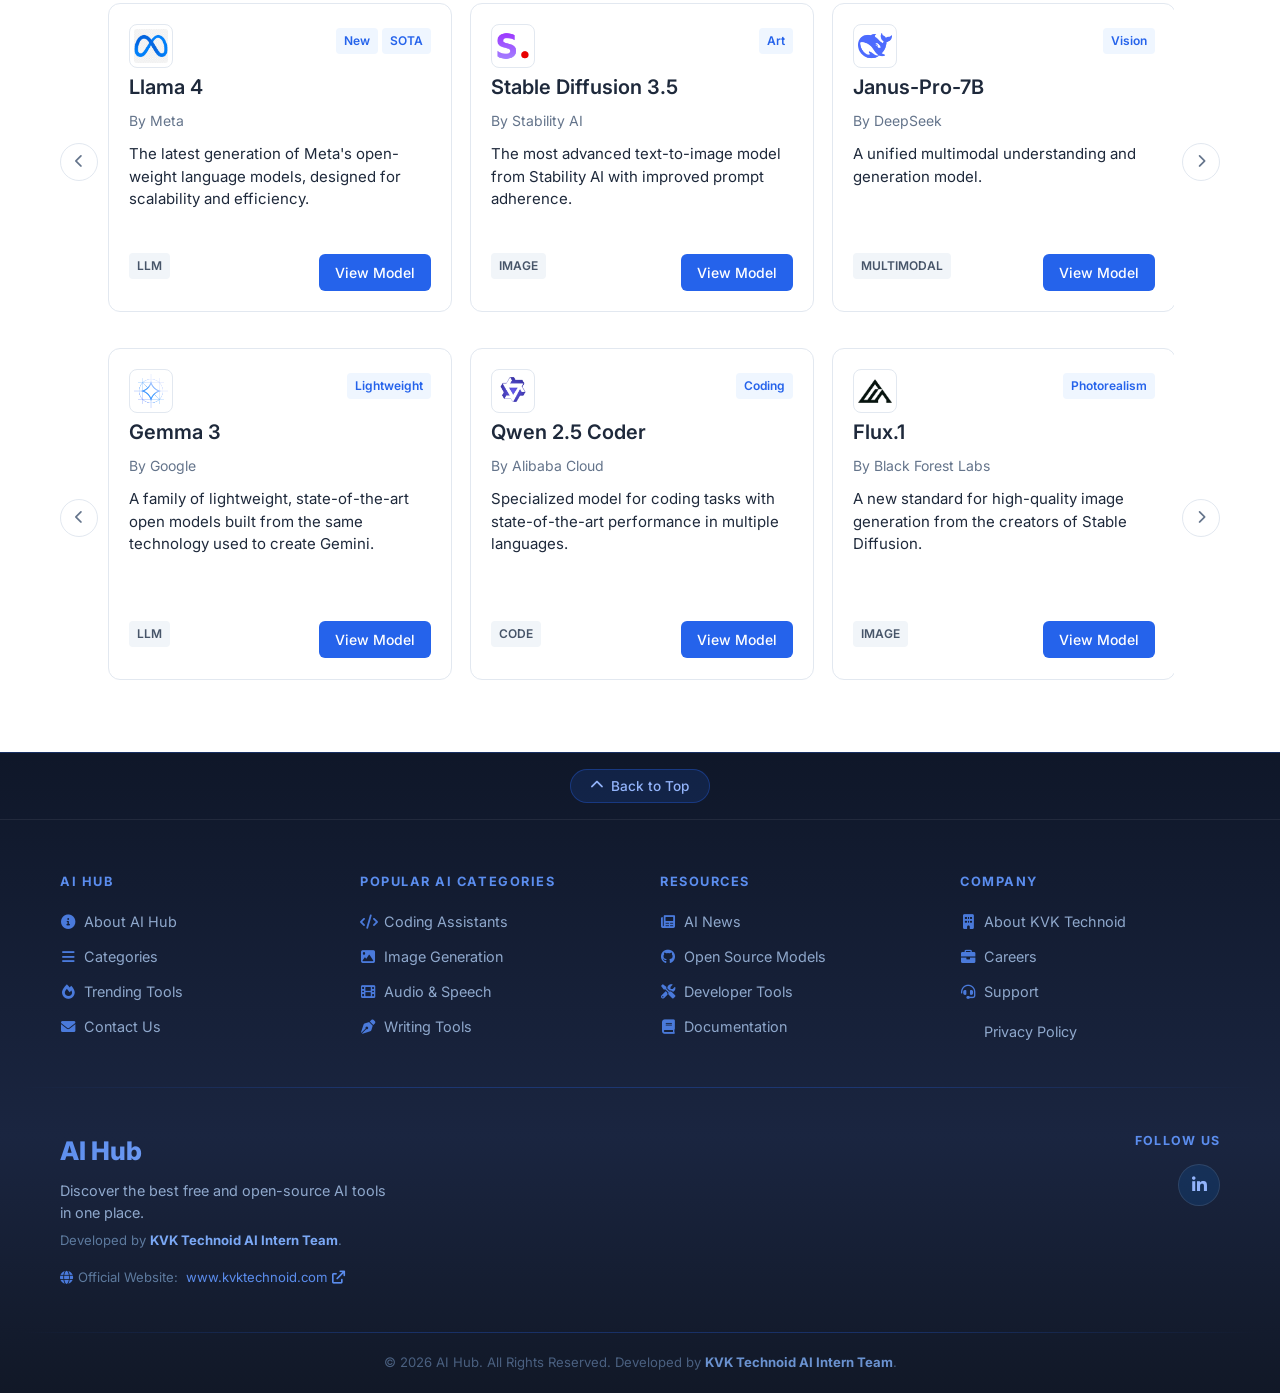
==== commit 95b10098: "updated footer section" ====
--- a/index.html
+++ b/index.html
@@ -124,11 +124,112 @@
         </section>
     </main>
 
-    <footer>
-        <div class="container">
-            <p>&copy; 2026 OpenSource AI Hub. All rights reserved.</p>
-            <p style="margin-top: 10px; font-size: 0.8rem;">Powered by <b>KVK Technoid</b></p>
-        </div>
+    <footer class="site-footer">
+
+        <!-- Back to Top -->
+        <div class="footer-top-bar">
+            <button class="back-to-top-btn" onclick="window.scrollTo({top:0,behavior:'smooth'})">
+                <i class="fa-solid fa-chevron-up"></i> Back to Top
+            </button>
+        </div>
+
+        <!-- Main columns -->
+        <div class="footer-columns container">
+
+            <!-- Column 1: AI Hub -->
+            <div class="footer-col">
+                <h4 class="footer-col-title">AI Hub</h4>
+                <ul class="footer-links">
+                    <li><a href="#" id="footer-aboutus-link"><i class="fa-solid fa-circle-info fa-fw"></i> About AI
+                            Hub</a></li>
+                    <li><a href="#category-section"><i class="fa-solid fa-bars fa-fw"></i> Categories</a></li>
+                    <li><a href="#trending-section"><i class="fa-solid fa-fire fa-fw"></i> Trending Tools</a></li>
+                    <li><a href="#"><i class="fa-solid fa-envelope fa-fw"></i> Contact Us</a></li>
+                </ul>
+            </div>
+
+            <!-- Column 2: Popular AI Categories -->
+            <div class="footer-col">
+                <h4 class="footer-col-title">Popular AI Categories</h4>
+                <ul class="footer-links">
+                    <li><a href="categories/category.html?id=code"><i class="fa-solid fa-code fa-fw"></i> Coding
+                            Assistants</a></li>
+                    <li><a href="categories/category.html?id=image"><i class="fa-solid fa-image fa-fw"></i> Image
+                            Generation</a></li>
+                    <li><a href="categories/category.html?id=audio"><i class="fa-solid fa-film fa-fw"></i> Audio &amp;
+                            Speech</a></li>
+                    <li><a href="categories/category.html?id=llm"><i class="fa-solid fa-pen-nib fa-fw"></i> Writing
+                            Tools</a></li>
+                </ul>
+            </div>
+
+            <!-- Column 3: Resources -->
+            <div class="footer-col">
+                <h4 class="footer-col-title">Resources</h4>
+                <ul class="footer-links">
+                    <li><a href="ai-news.html"><i class="fa-solid fa-newspaper fa-fw"></i> AI News</a></li>
+                    <li><a href="https://github.com/Madiee1/AIModelHub" target="_blank" rel="noopener noreferrer"><i
+                                class="fa-brands fa-github fa-fw"></i> Open Source Models</a></li>
+                    <li><a href="developer-tools.html"><i class="fa-solid fa-screwdriver-wrench fa-fw"></i> Developer
+                            Tools</a></li>
+                    <li><a href="documentation.html"><i class="fa-solid fa-book fa-fw"></i> Documentation</a></li>
+                </ul>
+            </div>
+
+            <!-- Column 4: Company -->
+            <div class="footer-col">
+                <h4 class="footer-col-title">Company</h4>
+                <ul class="footer-links">
+                    <li><a href="https://www.kvktechnoid.com" target="_blank" rel="noopener noreferrer"><i
+                                class="fa-solid fa-building fa-fw"></i> About KVK Technoid</a></li>
+                    <li><a href="https://www.kvktechnoid.com/careers" target="_blank" rel="noopener noreferrer"><i
+                                class="fa-solid fa-briefcase fa-fw"></i> Careers</a></li>
+                    <li><a href="https://www.kvktechnoid.com/support" target="_blank" rel="noopener noreferrer"><i
+                                class="fa-solid fa-headset fa-fw"></i> Support</a></li>
+                    <li><a href="https://www.kvktechnoid.com/privacy-policy" target="_blank"
+                            rel="noopener noreferrer"><i class="fa-solid fa-shield-halved fa-fw"></i> Privacy Policy</a>
+                    </li>
+                </ul>
+            </div>
+
+        </div>
+
+        <!-- Divider -->
+        <div class="footer-divider"></div>
+
+        <!-- Branding + social row -->
+        <div class="footer-brand-row container">
+            <div class="footer-brand-info">
+                <div class="footer-logo">AI Hub</div>
+                <p class="footer-tagline">Discover the best free and open-source AI tools in one place.</p>
+                <p class="footer-dev-credit">Developed by <strong>KVK Technoid AI Intern Team</strong>.</p>
+                <div class="footer-website">
+                    <span class="footer-website-label"><i class="fa-solid fa-globe"></i> Official Website:</span>
+                    <a href="https://www.kvktechnoid.com" target="_blank" rel="noopener noreferrer"
+                        class="footer-website-link">
+                        www.kvktechnoid.com <i class="fa-solid fa-arrow-up-right-from-square"></i>
+                    </a>
+                </div>
+            </div>
+            <div class="footer-social">
+                <span class="footer-social-label">Follow Us</span>
+                <div class="footer-social-icons">
+                    <a href="https://www.linkedin.com/company/kvktechnoid" target="_blank" rel="noopener noreferrer"
+                        class="footer-social-btn footer-social-linkedin" aria-label="LinkedIn">
+                        <i class="fa-brands fa-linkedin-in"></i>
+                    </a>
+                </div>
+            </div>
+        </div>
+
+        <!-- Divider -->
+        <div class="footer-divider"></div>
+
+        <!-- Copyright -->
+        <div class="footer-copyright container">
+            <p>&copy; 2026 AI Hub. All Rights Reserved. Developed by <strong>KVK Technoid AI Intern Team</strong>.</p>
+        </div>
+
     </footer>
 
     <!-- About Us Modal -->
--- a/assets/css/style.css
+++ b/assets/css/style.css
@@ -93,12 +93,17 @@
 
 /* Navbar */
 header {
-    background: var(--card-bg);
-    border-bottom: 1px solid var(--border-color);
+    background: linear-gradient(135deg,
+        rgba(248, 250, 255, 0.97) 0%,
+        rgba(240, 245, 255, 0.97) 50%,
+        rgba(245, 248, 255, 0.97) 100%);
+    border-bottom: 1px solid rgba(37, 99, 235, 0.12);
+    box-shadow: 0 2px 20px rgba(37, 99, 235, 0.08);
+    backdrop-filter: blur(12px);
+    -webkit-backdrop-filter: blur(12px);
     position: sticky;
     top: 0;
     z-index: 100;
-
 }
 
 nav {
@@ -388,14 +393,265 @@
     box-shadow: 0 4px 12px rgb(37 99 235 / 0.35);
 }
 
-/* Footer */
-footer {
-    background: var(--card-bg);
-    border-top: 1px solid var(--border-color);
-    padding: 40px 0;
+/* ── Site Footer ───────────────────────────────────── */
+.site-footer {
+    background: linear-gradient(180deg, #0f1729 0%, #1a2540 60%, #111827 100%);
+    color: #c8d3e8;
     margin-top: 60px;
+    border-top: 1px solid rgba(37, 99, 235, 0.3);
+}
+
+/* Back to top bar */
+.footer-top-bar {
+    display: flex;
+    justify-content: center;
+    padding: 16px 0;
+    border-bottom: 1px solid rgba(255, 255, 255, 0.07);
+}
+
+.back-to-top-btn {
+    display: inline-flex;
+    align-items: center;
+    gap: 8px;
+    background: rgba(37, 99, 235, 0.15);
+    color: #93b4fb;
+    border: 1px solid rgba(37, 99, 235, 0.35);
+    padding: 8px 20px;
+    border-radius: 50px;
+    font-size: 0.85rem;
+    font-weight: 500;
+    cursor: pointer;
+    font-family: var(--font-sans);
+    transition: background 0.25s ease, color 0.25s ease, transform 0.2s ease, box-shadow 0.25s ease;
+}
+
+.back-to-top-btn:hover {
+    background: rgba(37, 99, 235, 0.35);
+    color: #fff;
+    transform: translateY(-2px);
+    box-shadow: 0 6px 20px rgba(37, 99, 235, 0.4);
+}
+
+/* Footer columns grid */
+.footer-columns {
+    display: grid;
+    grid-template-columns: repeat(4, 1fr);
+    gap: 40px;
+    padding: 52px 20px 44px;
+}
+
+.footer-col-title {
+    font-size: 0.8rem;
+    font-weight: 700;
+    text-transform: uppercase;
+    letter-spacing: 0.12em;
+    color: #5b8dee;
+    margin-bottom: 18px;
+}
+
+.footer-links {
+    list-style: none;
+    padding: 0;
+    margin: 0;
+    display: flex;
+    flex-direction: column;
+    gap: 11px;
+}
+
+.footer-links a {
+    color: #8fa8cc;
+    font-size: 0.9rem;
+    display: inline-flex;
+    align-items: center;
+    gap: 8px;
+    transition: color 0.2s ease, transform 0.2s ease;
+    text-decoration: none;
+}
+
+.footer-links a i {
+    width: 16px;
+    color: #4a7adb;
+    flex-shrink: 0;
+    transition: color 0.2s ease;
+}
+
+.footer-links a:hover {
+    color: #93b4fb;
+    transform: translateX(4px);
+}
+
+.footer-links a:hover i {
+    color: #7ba8f5;
+}
+
+/* Footer divider */
+.footer-divider {
+    height: 1px;
+    background: linear-gradient(90deg, transparent, rgba(37, 99, 235, 0.3) 30%, rgba(37, 99, 235, 0.3) 70%, transparent);
+    margin: 0 20px;
+}
+
+/* Brand + social row */
+.footer-brand-row {
+    display: flex;
+    justify-content: space-between;
+    align-items: flex-start;
+    gap: 40px;
+    padding: 44px 20px;
+}
+
+.footer-logo {
+    font-size: 1.6rem;
+    font-weight: 800;
+    background: linear-gradient(135deg, #5b8dee 0%, #93b4fb 100%);
+    -webkit-background-clip: text;
+    -webkit-text-fill-color: transparent;
+    background-clip: text;
+    margin-bottom: 10px;
+}
+
+.footer-tagline {
+    font-size: 0.9rem;
+    color: #8fa8cc;
+    margin-bottom: 6px;
+    max-width: 340px;
+    line-height: 1.55;
+}
+
+.footer-dev-credit {
+    font-size: 0.82rem;
+    color: #5d7a9e;
+    margin-bottom: 14px;
+}
+
+.footer-dev-credit strong {
+    color: #7ba8f5;
+}
+
+.footer-website {
+    display: inline-flex;
+    align-items: center;
+    gap: 8px;
+    flex-wrap: wrap;
+}
+
+.footer-website-label {
+    font-size: 0.82rem;
+    color: #5d7a9e;
+    display: inline-flex;
+    align-items: center;
+    gap: 5px;
+}
+
+.footer-website-label i {
+    color: #4a7adb;
+}
+
+.footer-website-link {
+    font-size: 0.82rem;
+    color: #5b8dee;
+    text-decoration: none;
+    display: inline-flex;
+    align-items: center;
+    gap: 5px;
+    transition: color 0.2s ease;
+}
+
+.footer-website-link:hover {
+    color: #93b4fb;
+}
+
+/* Social buttons */
+.footer-social {
+    display: flex;
+    flex-direction: column;
+    align-items: flex-end;
+    gap: 14px;
+}
+
+.footer-social-label {
+    font-size: 0.78rem;
+    font-weight: 700;
+    text-transform: uppercase;
+    letter-spacing: 0.1em;
+    color: #5b8dee;
+}
+
+.footer-social-icons {
+    display: flex;
+    gap: 12px;
+}
+
+.footer-social-btn {
+    display: flex;
+    align-items: center;
+    justify-content: center;
+    width: 42px;
+    height: 42px;
+    border-radius: 50%;
+    font-size: 1.05rem;
+    text-decoration: none;
+    transition: transform 0.25s ease, box-shadow 0.25s ease, background 0.25s ease;
+    border: 1px solid rgba(255, 255, 255, 0.1);
+}
+
+.footer-social-linkedin {
+    background: rgba(10, 102, 194, 0.2);
+    color: #93b4fb;
+}
+
+.footer-social-linkedin:hover {
+    background: #0a66c2;
+    color: #fff;
+    transform: translateY(-3px);
+    box-shadow: 0 8px 24px rgba(10, 102, 194, 0.5);
+    border-color: #0a66c2;
+}
+
+.footer-social-github {
+    background: rgba(255, 255, 255, 0.08);
+    color: #93b4fb;
+}
+
+.footer-social-github:hover {
+    background: #fff;
+    color: #111;
+    transform: translateY(-3px);
+    box-shadow: 0 8px 24px rgba(255, 255, 255, 0.2);
+    border-color: #fff;
+}
+
+/* Copyright bar */
+.footer-copyright {
     text-align: center;
-    color: var(--text-muted);
+    padding: 20px;
+    font-size: 0.82rem;
+    color: #4a6080;
+}
+
+.footer-copyright strong {
+    color: #6a92d0;
+}
+
+/* Responsive footer */
+@media (max-width: 900px) {
+    .footer-columns {
+        grid-template-columns: repeat(2, 1fr);
+    }
+}
+
+@media (max-width: 560px) {
+    .footer-columns {
+        grid-template-columns: 1fr;
+        gap: 28px;
+    }
+    .footer-brand-row {
+        flex-direction: column;
+        align-items: flex-start;
+    }
+    .footer-social {
+        align-items: flex-start;
+    }
 }
 
 /* Responsive */
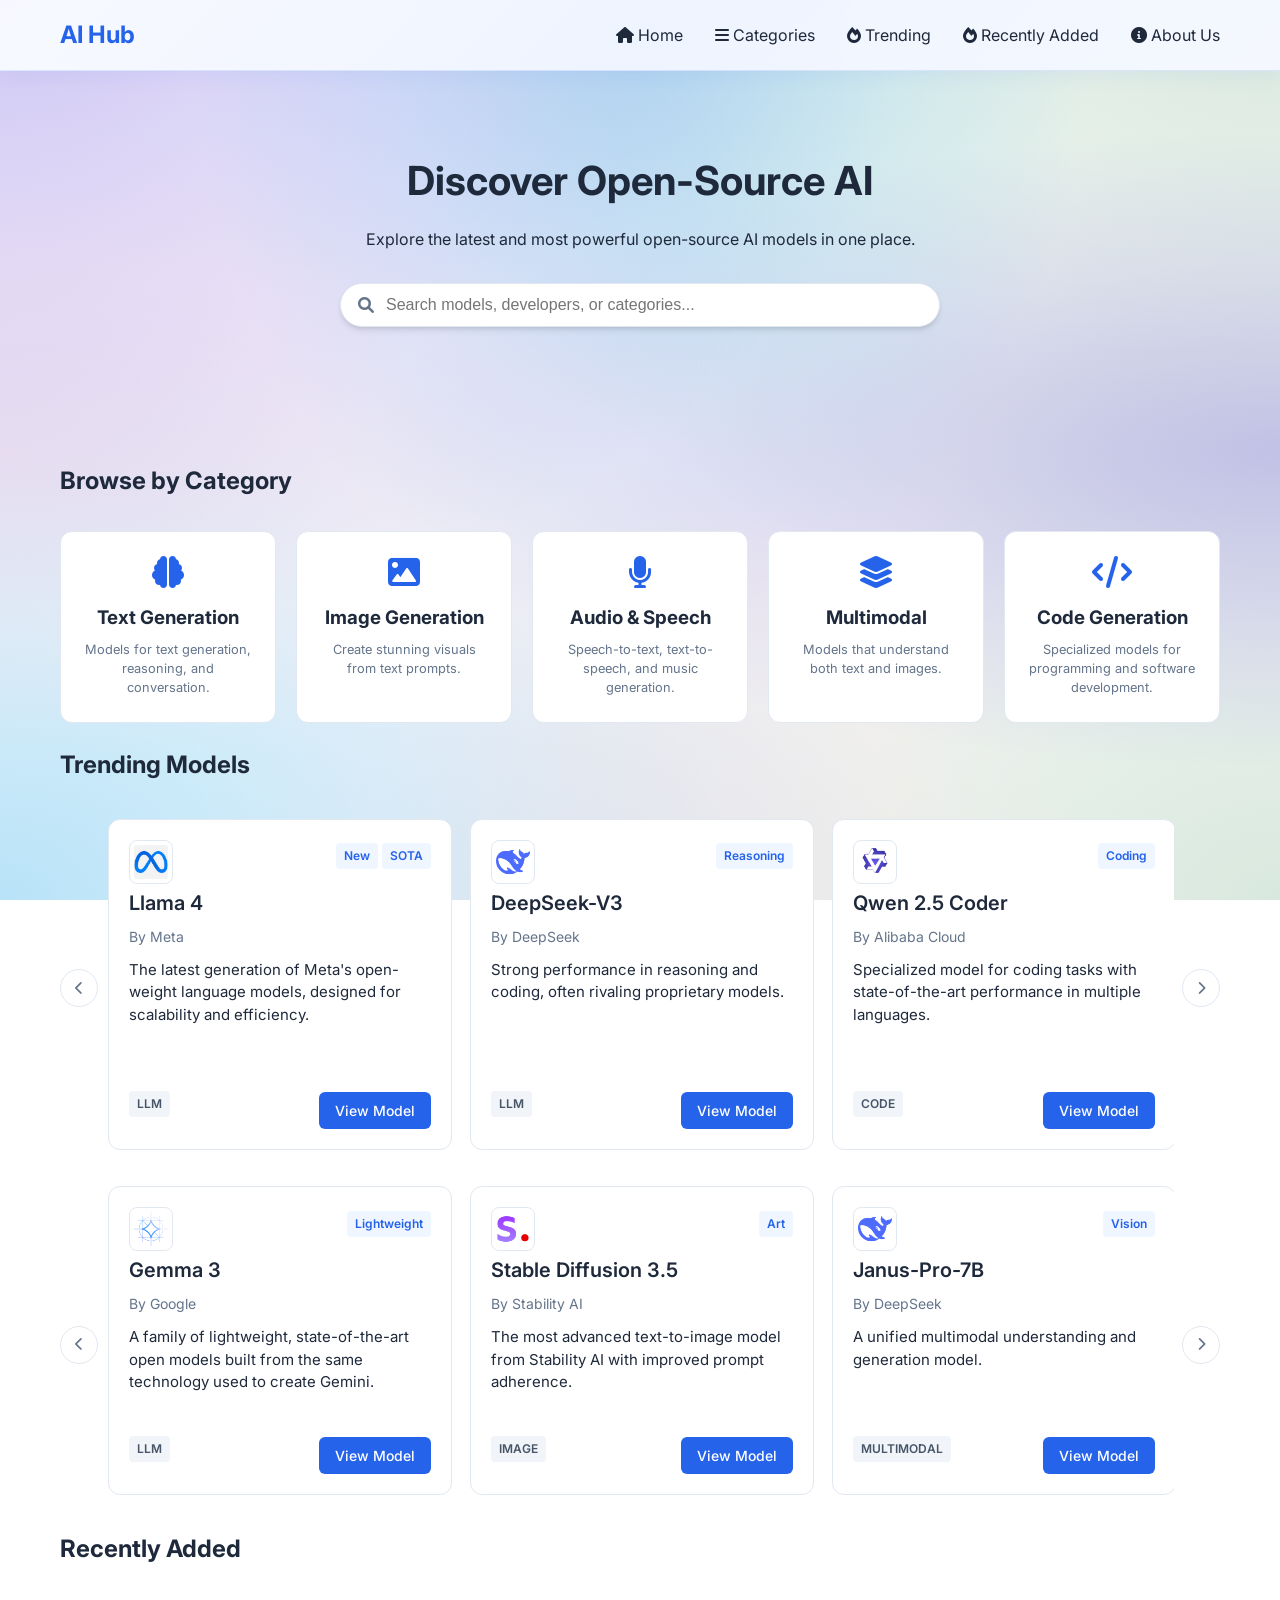
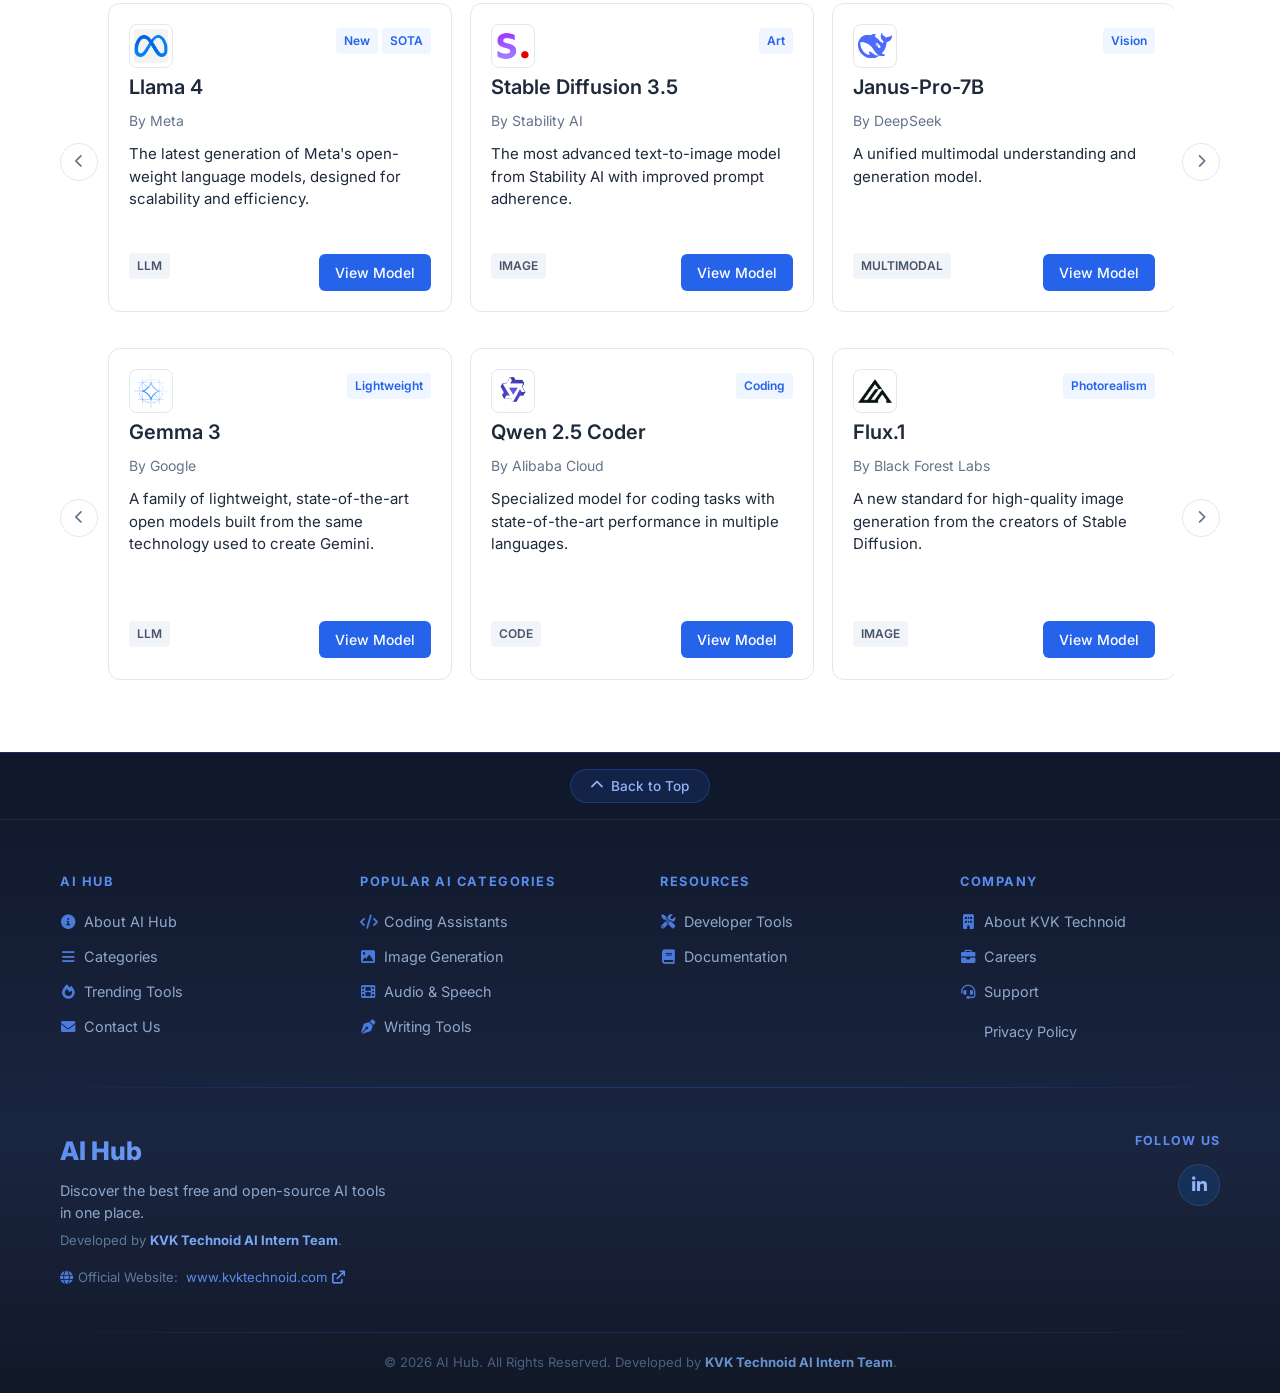
==== commit d8a8639d: "added new pages" ====
--- a/index.html
+++ b/index.html
@@ -167,12 +167,11 @@
             <div class="footer-col">
                 <h4 class="footer-col-title">Resources</h4>
                 <ul class="footer-links">
-                    <li><a href="ai-news.html"><i class="fa-solid fa-newspaper fa-fw"></i> AI News</a></li>
-                    <li><a href="https://github.com/Madiee1/AIModelHub" target="_blank" rel="noopener noreferrer"><i
-                                class="fa-brands fa-github fa-fw"></i> Open Source Models</a></li>
-                    <li><a href="developer-tools.html"><i class="fa-solid fa-screwdriver-wrench fa-fw"></i> Developer
+                    <li><a href="pages/developer-tools.html"><i class="fa-solid fa-screwdriver-wrench fa-fw"></i>
+                            Developer
                             Tools</a></li>
-                    <li><a href="documentation.html"><i class="fa-solid fa-book fa-fw"></i> Documentation</a></li>
+                    <li><a href="pages/documentation.html"><i class="fa-solid fa-book fa-fw"></i> Documentation</a>
+                    </li>
                 </ul>
             </div>
 
